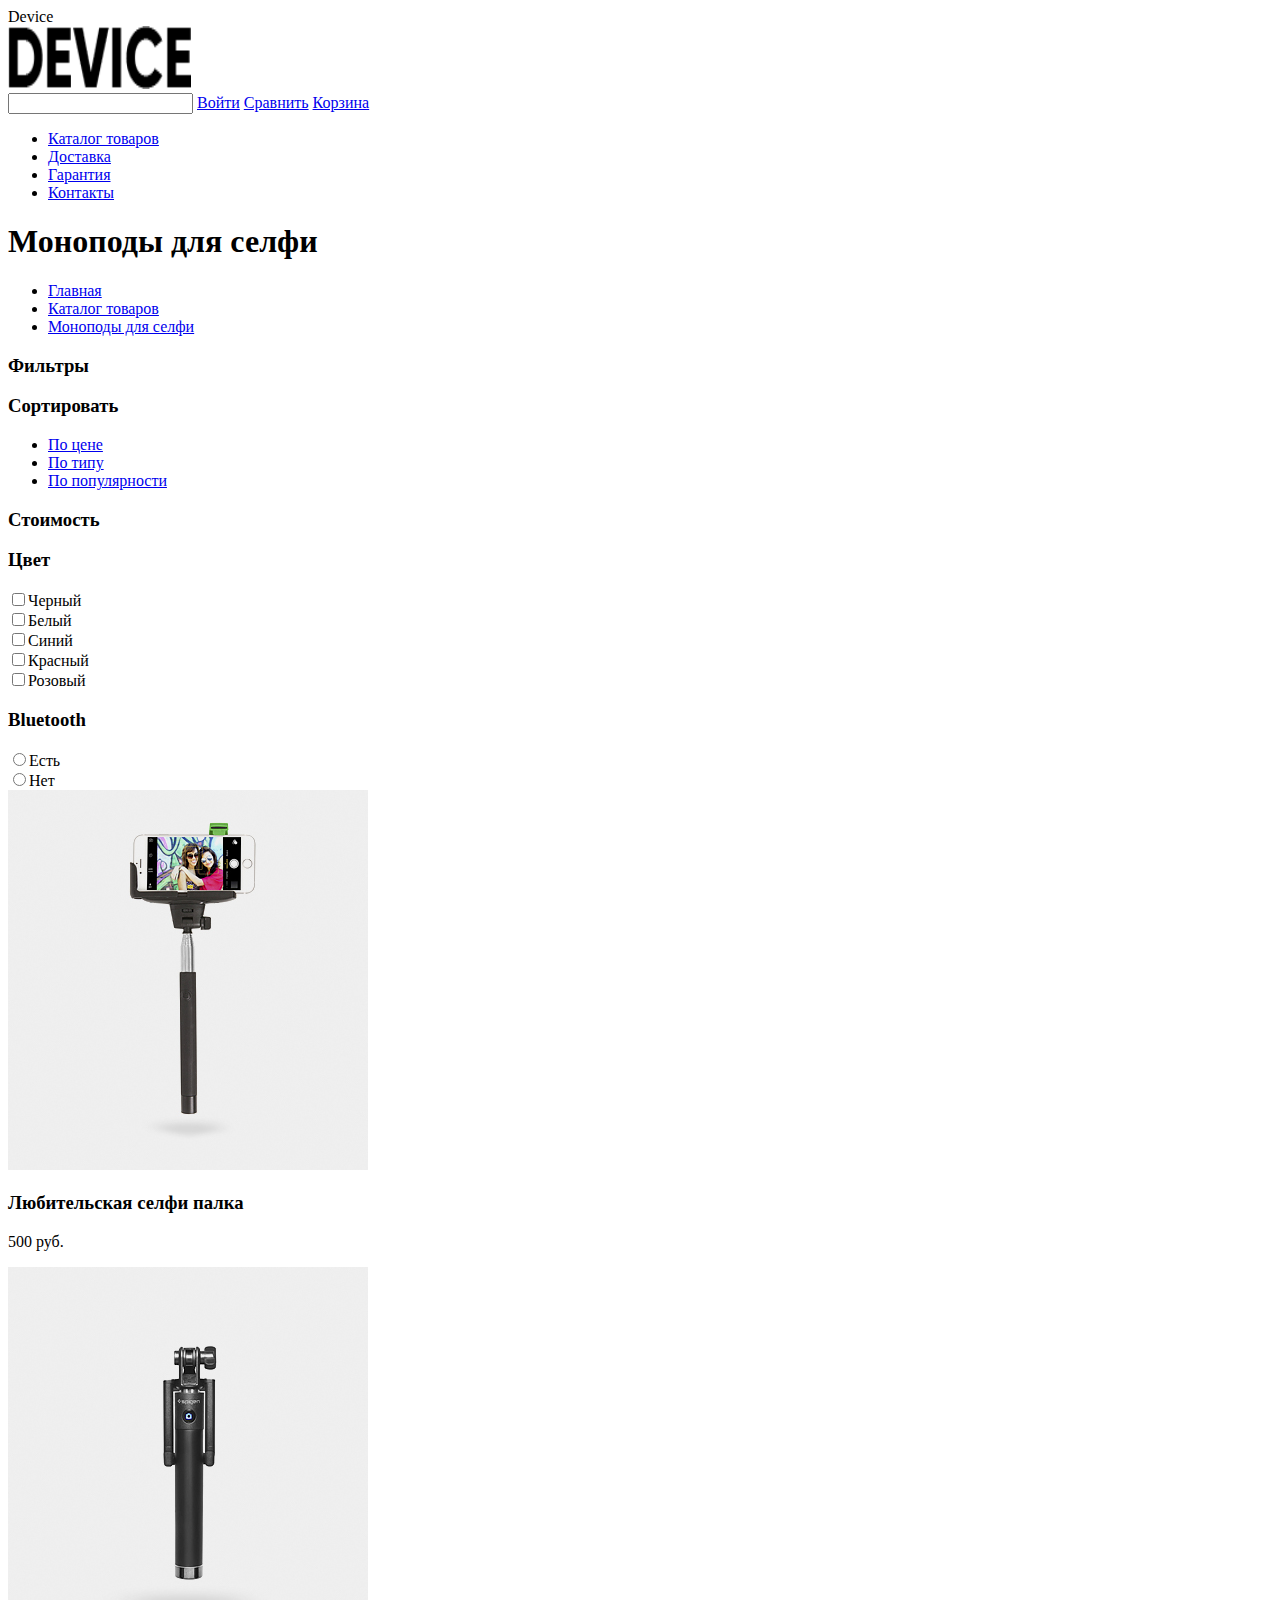
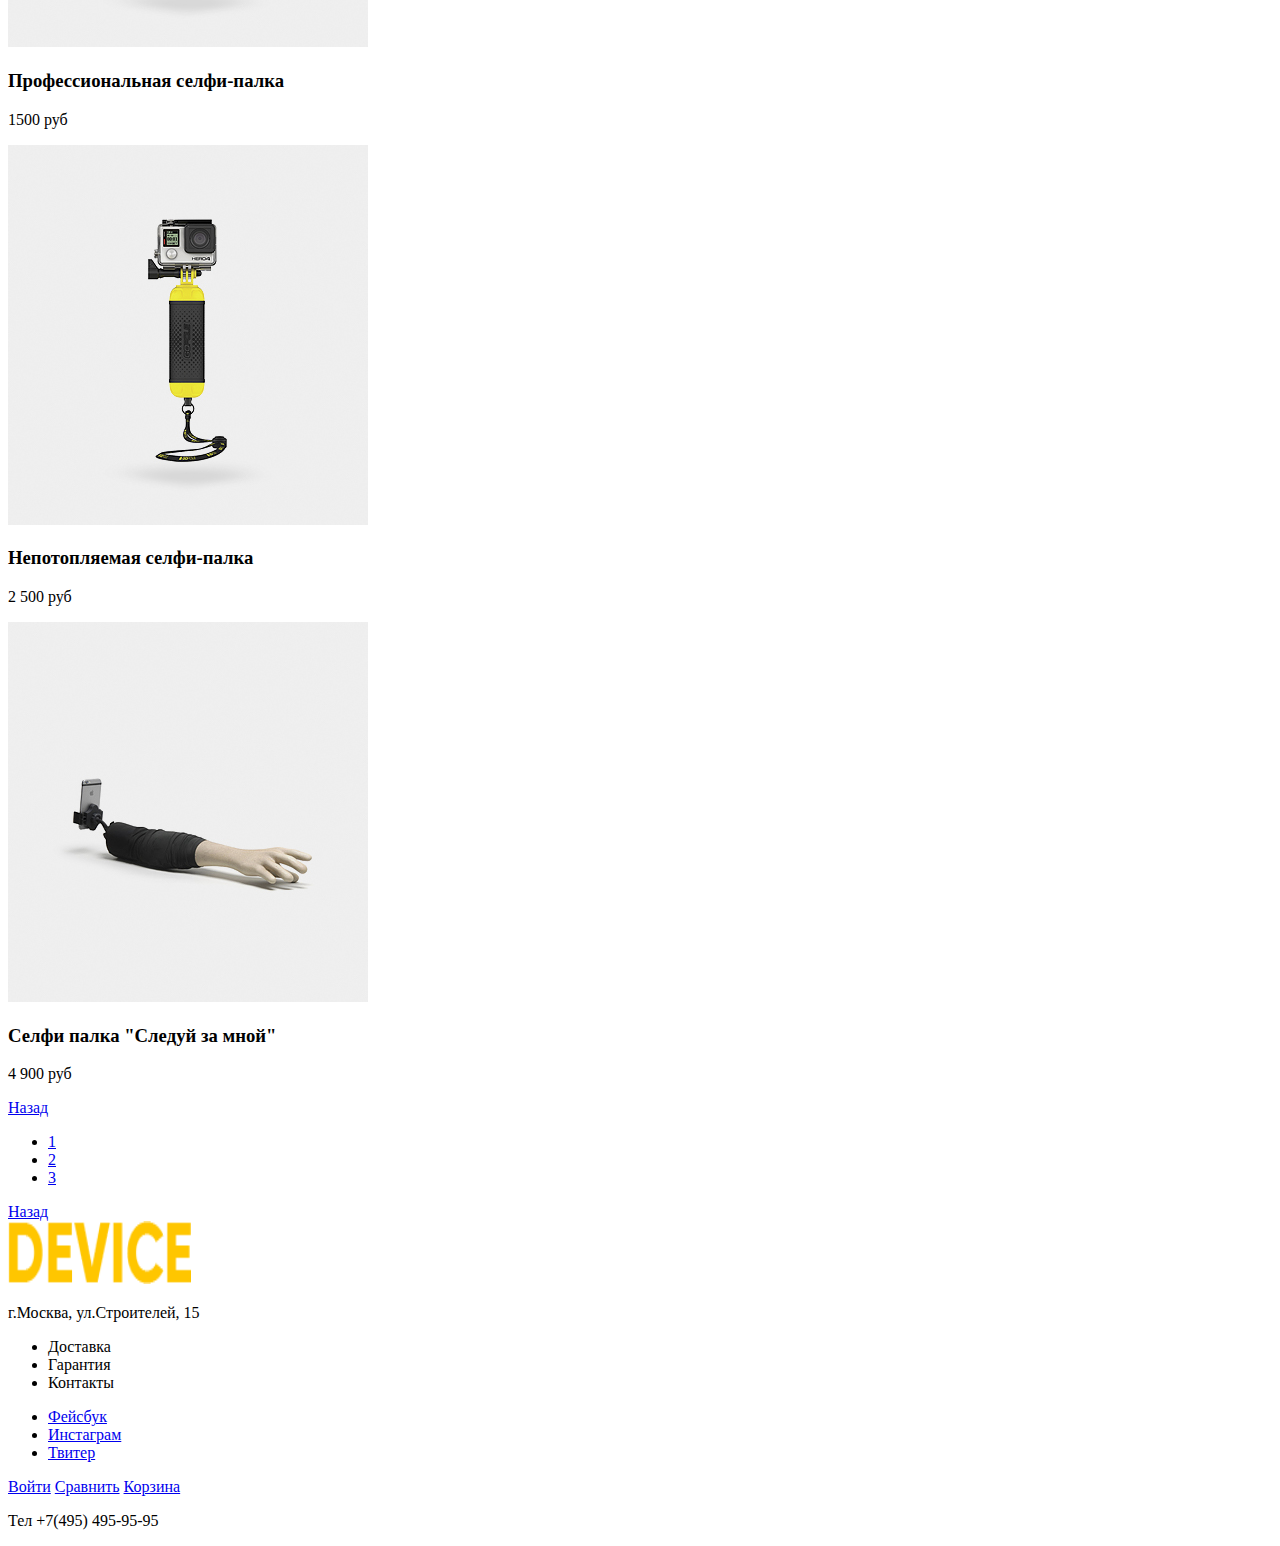
==== catalog.html @ ad851f6e "Исправил формат фото" ====
<!DOCTYPE html>
<html>
    <head>
        <meta charset="utf-8">
        <titile>Device</titile>
    </head>
    <body>
        <header class="header_menu">
            <img src="img/logo_1.png" width="183" height="63" alt="logo">
            <div class="breadcrumbs">
                <input type="search">
                <a href="#">Войти</a>
                <a href="#">Сравнить</a>
                <a href="#">Корзина</a>
            </div>
            <div class="navigation">
                <ul class="navigation_list">
                    <li><a href="#">Каталог товаров</a></li>
                    <li><a href="#">Доставка</a></li>
                    <li><a href="#">Гарантия</a></li>
                    <li><a href="#">Контакты</a></li>
                </ul>
            </div>
        </header>
        <div class="title_page">
            <h1>Моноподы для селфи</h1>
        </div>
        <div class="main-toolbar">
            <ul class="main-toolbar_list">
                <li><a href="#">Главная</a></li>
                <li><a href="#">Каталог товаров</a></li>
                <li><a href="#">Моноподы для селфи</a></li>
            </ul>
        </div>
        <section class="main_section">
            <div class="main_section_toolbar">
                <h3>Фильтры</h3>
                <h3>Сортировать</h3>
                <ul class="main_section_toolbar_list">
                    <li><a href="#">По цене</a></li>
                    <li><a href="#">По типу</a></li>
                    <li><a href="#">По популярности</a></li>
                </ul>
            </div>
            <aside class="main_filters_section">
                <h3>Стоимость</h3>
<!--Не знаю пока как сделать правильно форму с ползунком-->
                <h3>Цвет</h3>
                <form method="post" action="#">
                    <input type="checkbox" name="colors_button" id="colors" value="black">Черный<br>
                    <input type="checkbox" name="colors_button" id="colors" value="white">Белый<br>
                    <input type="checkbox" name="colors_button" id="colors" value="blue">Синий<br>
                    <input type="checkbox" name="colors_button" id="colors" value="red">Красный<br>
                    <input type="checkbox" name="colors_button" id="colors" value="pink">Розовый<br>
                <h3>Bluetooth</h3>
                    <input type="radio" name="radio_button" id="radio">Есть<br>
                    <input type="radio" name="radio_button" id="radio">Нет
                </form>
            </aside>
            <section class="main_section_item_list">
                <article class="item_1">
                    <img src="img/item-1.jpg" width="360" height="380" alt="item-1">
                    <h3>Любительская селфи палка</h3>
                    <p>500 руб.</p>
                </article>
                <article class="item_2">
                <img src="img/item-2.jpg" width="360" height="380" alt="item-2">
                    <h3>Профессиональная селфи-палка</h3>
                    <p>1500 руб</p>
                </article>
                <article class="item_3">
                <img src="img/item-3.jpg" width="360" height="380" alt="item-3">
                    <h3>Непотопляемая селфи-палка</h3>
                    <p>2 500 руб</p>
                </article>
                <article class="item_4"> 
                <img src="img/item-4.jpg" width="360" height="380" alt="item-4">
                    <h3>Селфи палка "Следуй за мной"</h3>
                    <p>4 900 руб</p>
                </article>
            </section>
            <div class="movebar-menu">
                <div class="movebar-menu_back-button">
                    <a href="#" class="back_button">Назад</a>
                </div>
                <div class="movebar-menu_number-button">
                    <ul class="movevar-menu_list">
                        <li><a href="#">1</a></li>
                        <li><a href="#">2</a></li>
                        <li><a href="#">3</a></li>
                    </ul>
                </div>
                <div class="movebar-menu_front-button">
                    <a href="#" class="back_button">Назад</a>
                </div>
            </div>
        </section>
        <footer class="footer_menu">
            <div class="footer_logo">
                <img src="img/logo.png" width="183" height="63" alt="logo">
            <p>г.Москва, ул.Строителей, 15</p>
            </div>
            <div class="footer_navigation">
                <ul class="footer_navigation_list">
                    <li>Доставка</li>
                    <li>Гарантия</li>
                    <li>Контакты</li>
                </ul>
            </div>
            <div class="footer_social_buttons">
                <ul class="footer_social_list">
                    <li><a href="#">Фейсбук</a></li>
                    <li><a href="#">Инстаграм</a></li>
                    <li><a href="#">Твитер</a></li>
                </ul>
            </div>
            <div class="footer_breadcrumbs">
                <a href="#">Войти</a>
                <a href="#">Сравнить</a>
                <a href="#">Корзина</a>
            </div>
            <div class="footer_number">
                <p>Тел +7(495) 495-95-95</p>
            </div>
            <div class="footer_logo_svg">
            </div>
        </footer>
    </body>
</html>
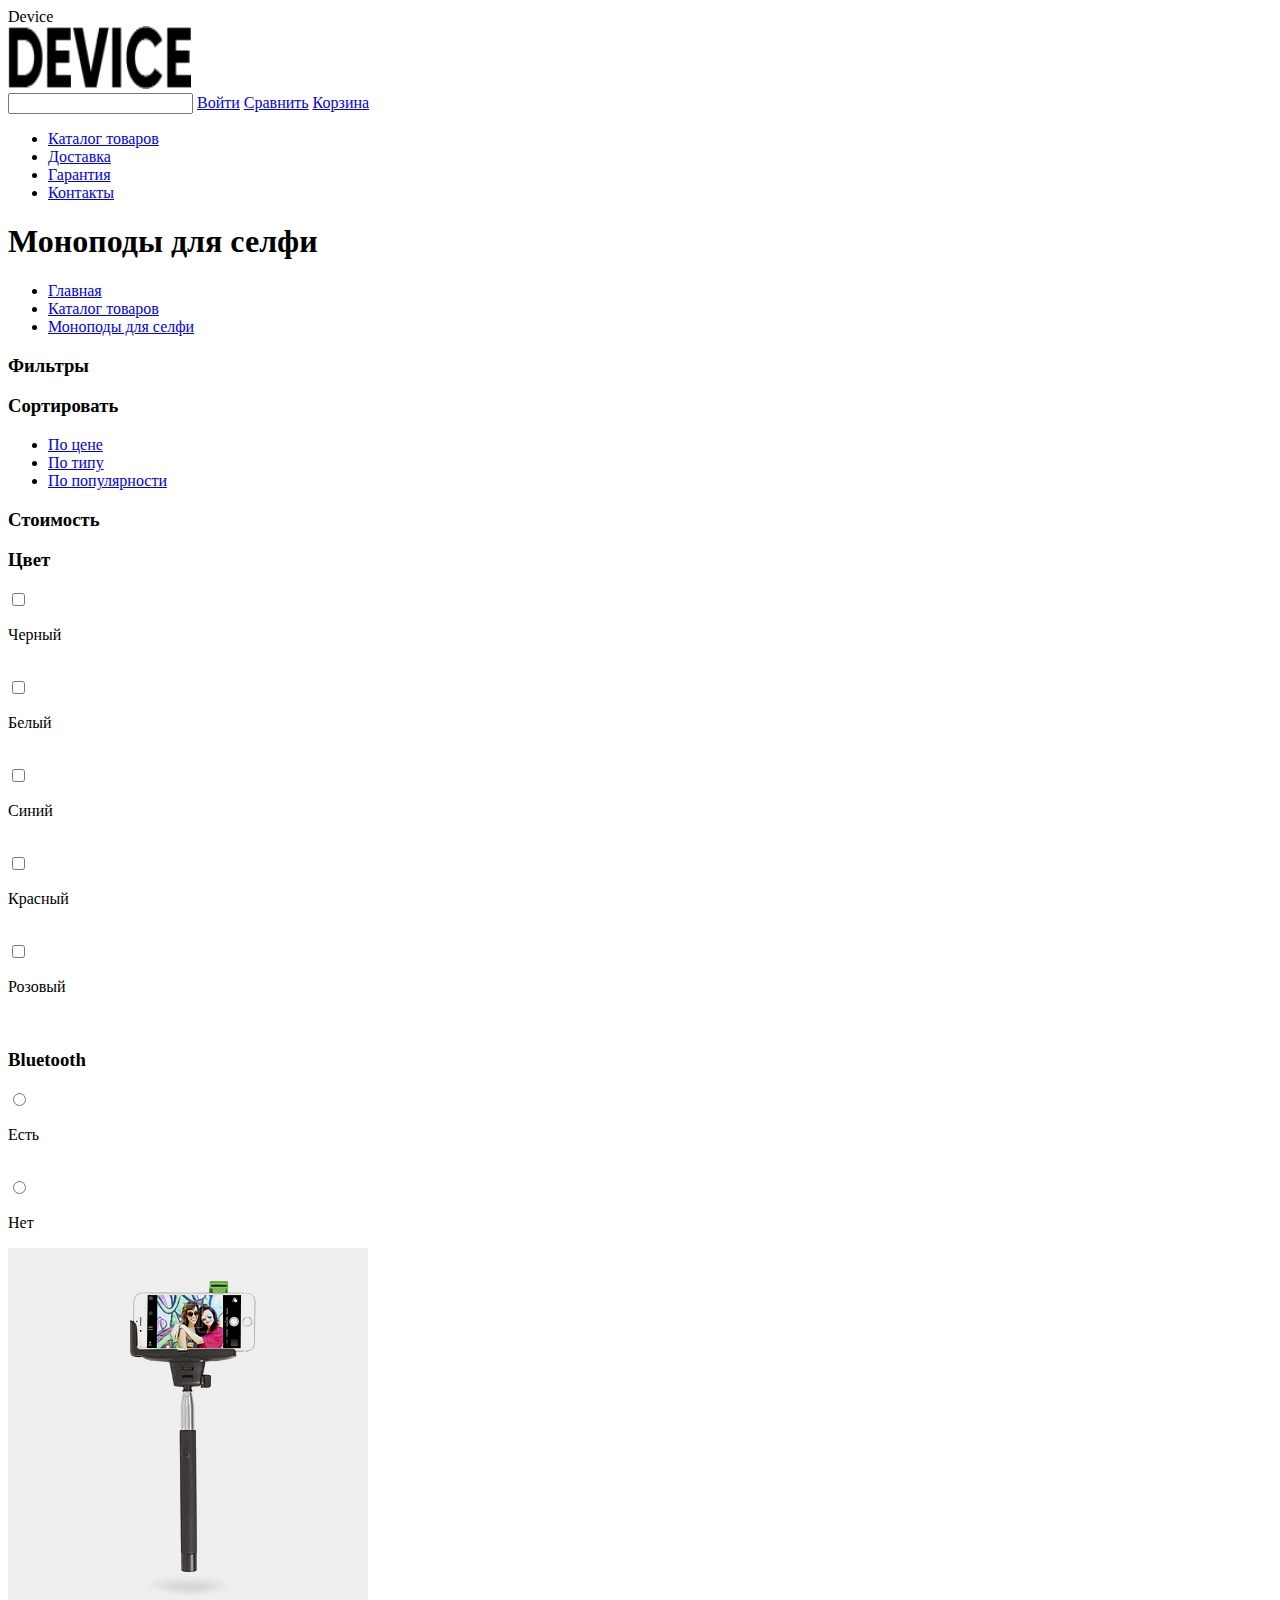
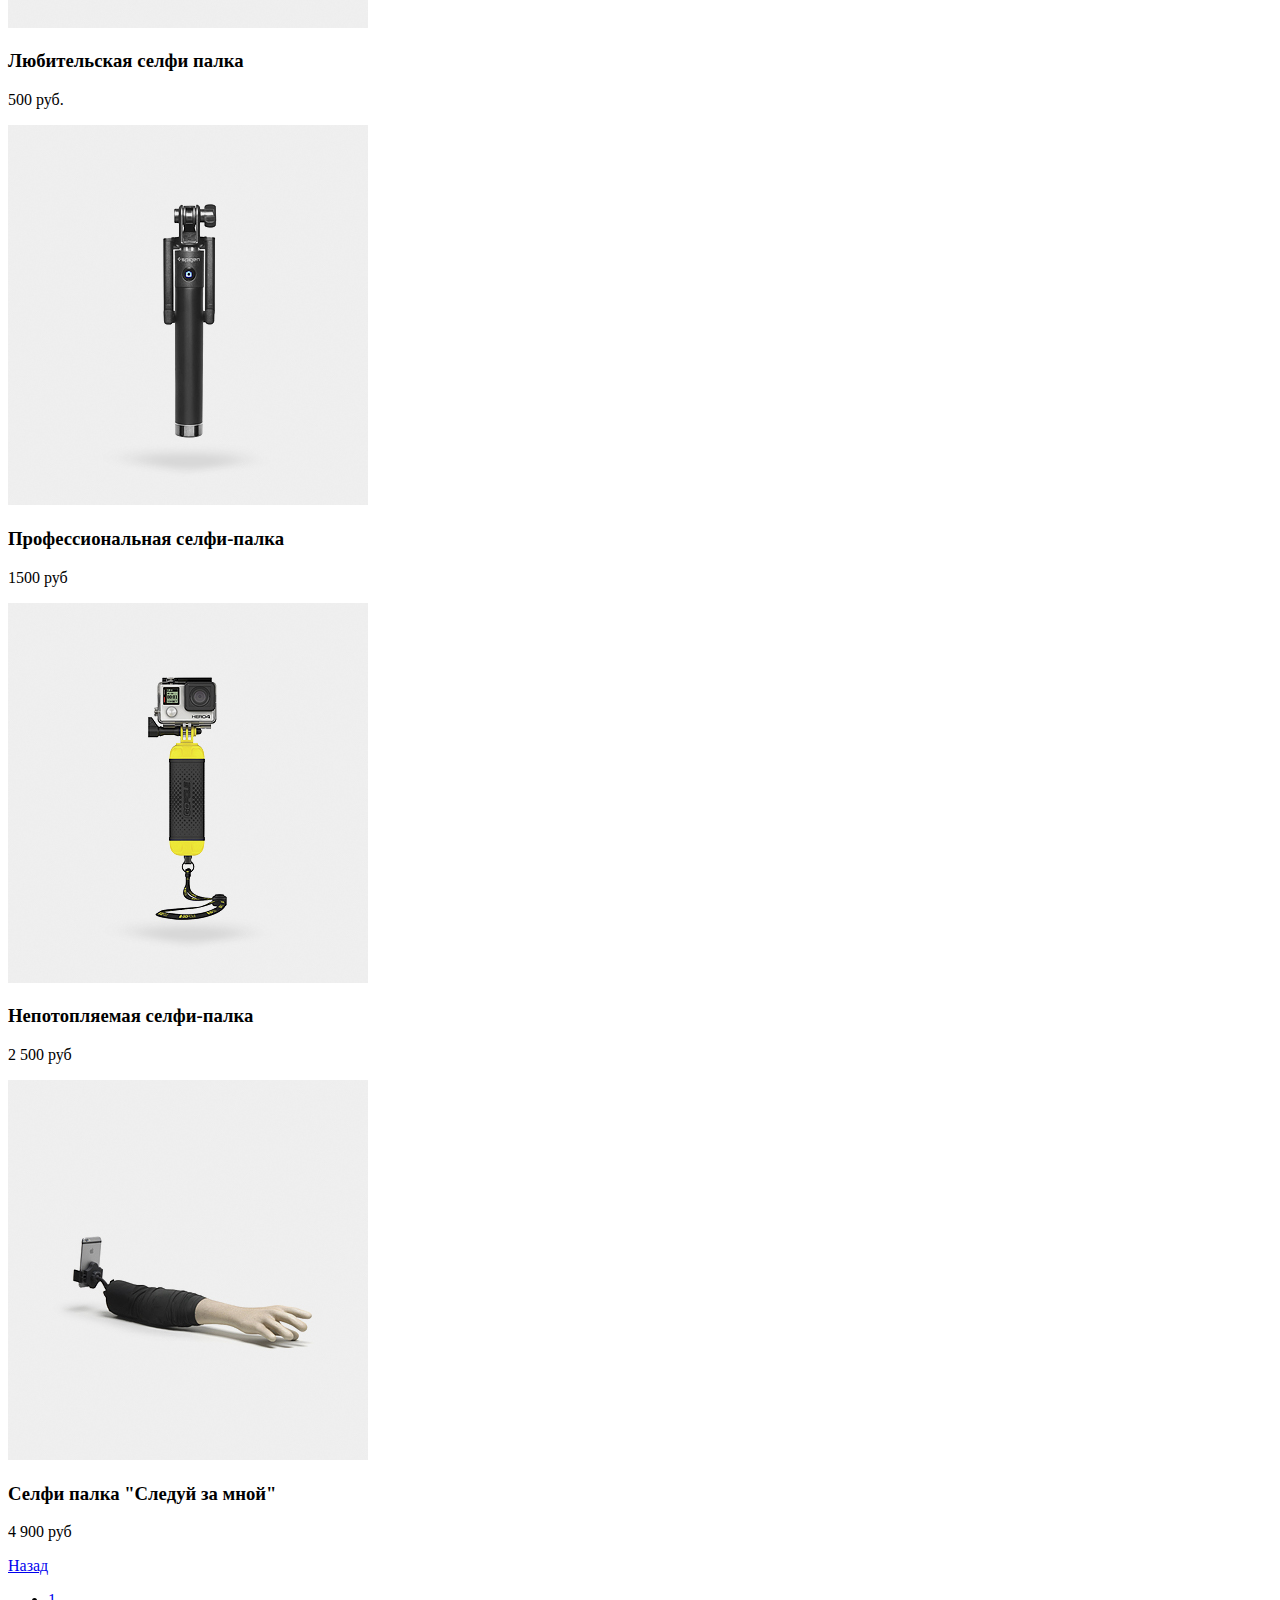
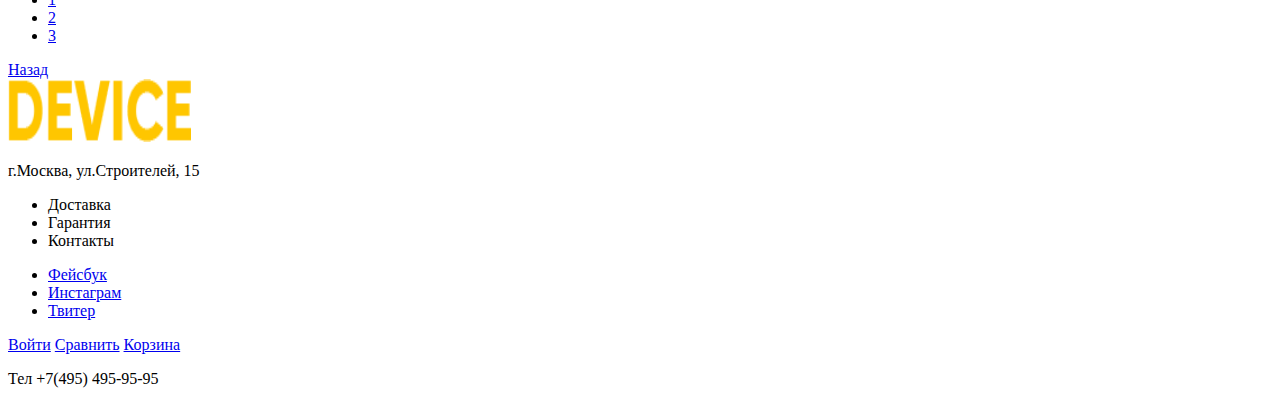
==== commit d0eaa88c: "Сделал Формы" ====
--- a/catalog.html
+++ b/catalog.html
@@ -6,7 +6,9 @@
     </head>
     <body>
         <header class="header_menu">
+            <a href="index.html">
             <img src="img/logo_1.png" width="183" height="63" alt="logo">
+            </a>
             <div class="breadcrumbs">
                 <input type="search">
                 <a href="#">Войти</a>
@@ -46,15 +48,15 @@
                 <h3>Стоимость</h3>
 <!--Не знаю пока как сделать правильно форму с ползунком-->
                 <h3>Цвет</h3>
-                <form method="post" action="#">
-                    <input type="checkbox" name="colors_button" id="colors" value="black">Черный<br>
-                    <input type="checkbox" name="colors_button" id="colors" value="white">Белый<br>
-                    <input type="checkbox" name="colors_button" id="colors" value="blue">Синий<br>
-                    <input type="checkbox" name="colors_button" id="colors" value="red">Красный<br>
-                    <input type="checkbox" name="colors_button" id="colors" value="pink">Розовый<br>
+                <form method="post" action="https://echo.htmlacademy.ru">
+                    <input type="checkbox" name="colors_button" id="colors-1" value="black"><label for="colors-1"><p>Черный</p></label><br>
+                    <input type="checkbox" name="colors_button" id="colors-2" value="white"><label for="colors-2"><p>Белый</p></label><br>
+                    <input type="checkbox" name="colors_button" id="colors-3" value="blue"><label for="colors-3"><p>Синий</p></label><br>
+                    <input type="checkbox" name="colors_button" id="colors-4" value="red"><label for="colors-4"><p>Красный</p></label><br>
+                    <input type="checkbox" name="colors_button" id="colors-5" value="pink"><label for="colors-5"><p>Розовый</p></label><br>
                 <h3>Bluetooth</h3>
-                    <input type="radio" name="radio_button" id="radio">Есть<br>
-                    <input type="radio" name="radio_button" id="radio">Нет
+                    <input type="radio" name="radio_button" id="radio-1"><label for="radio-1"><p>Есть</p></label><br>
+                    <input type="radio" name="radio_button" id="radio-2"><label for="radio-2"><p>Нет</p></label>
                 </form>
             </aside>
             <section class="main_section_item_list">
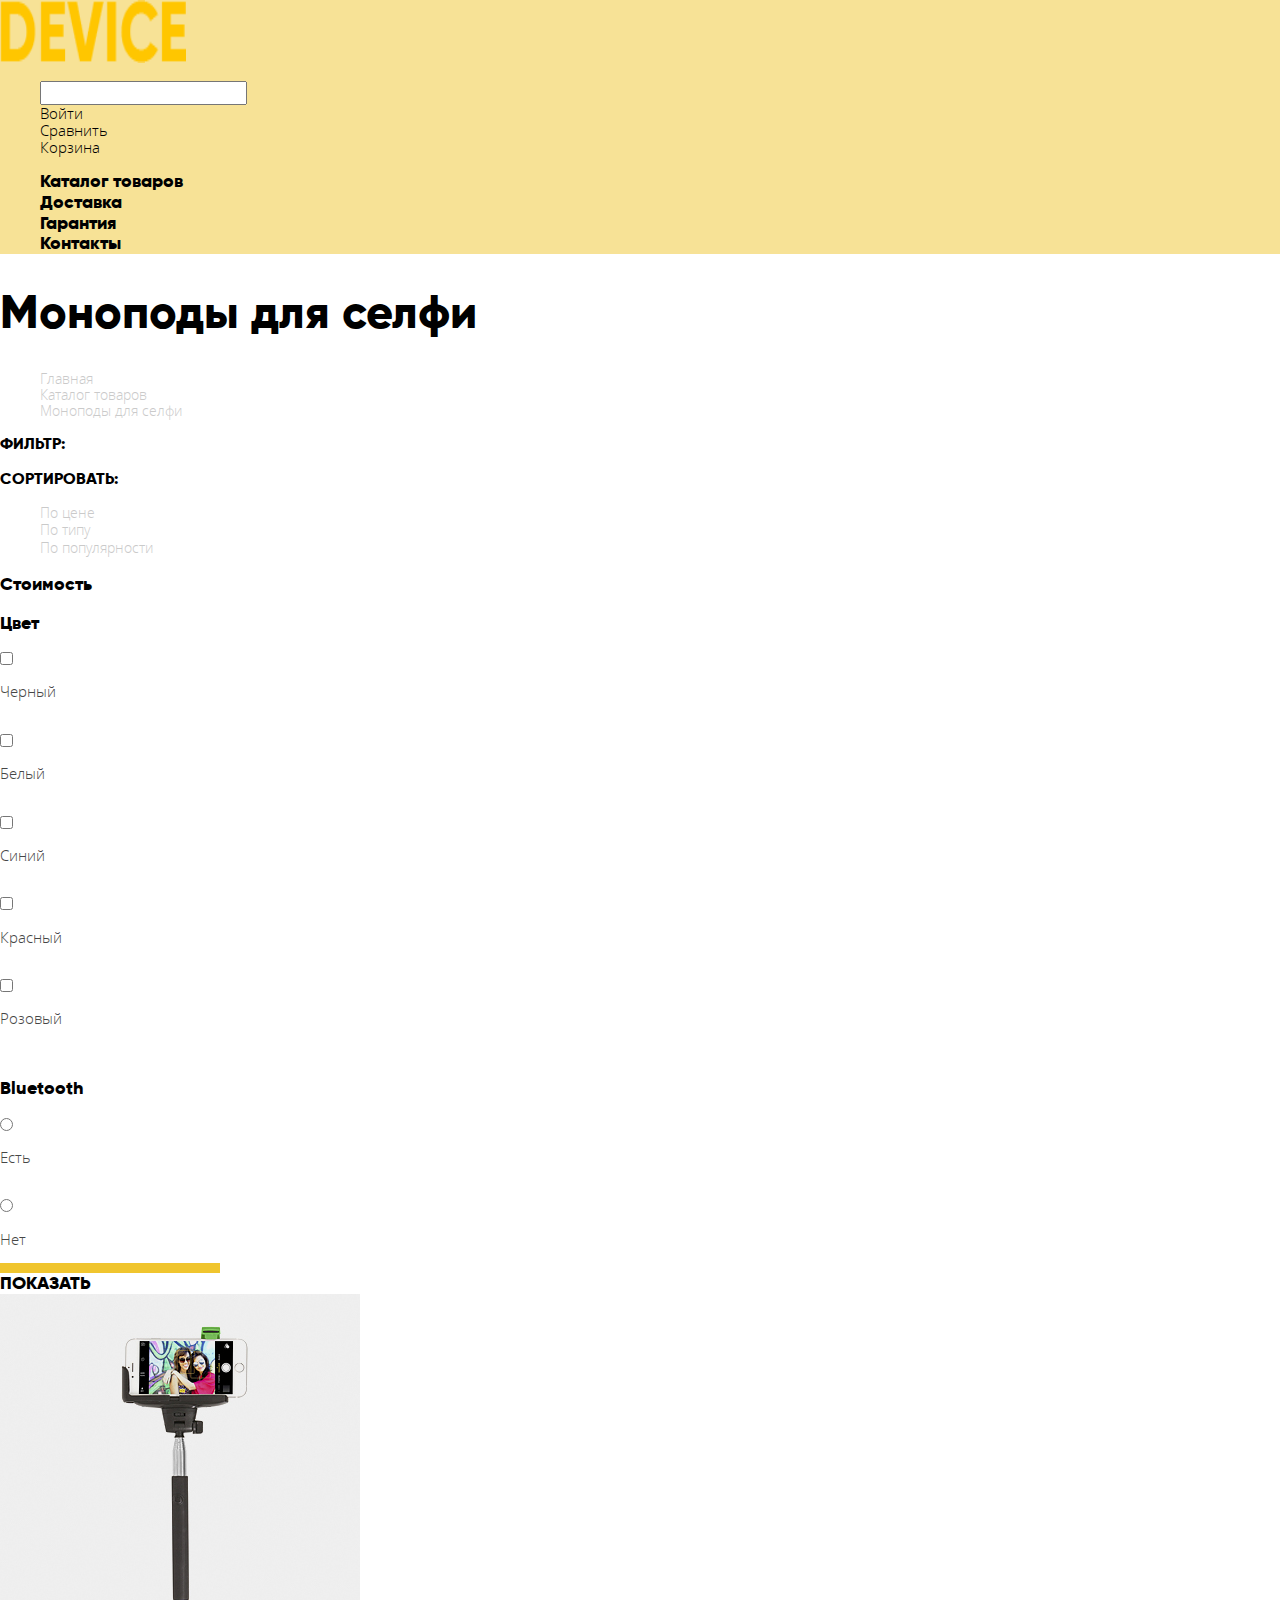
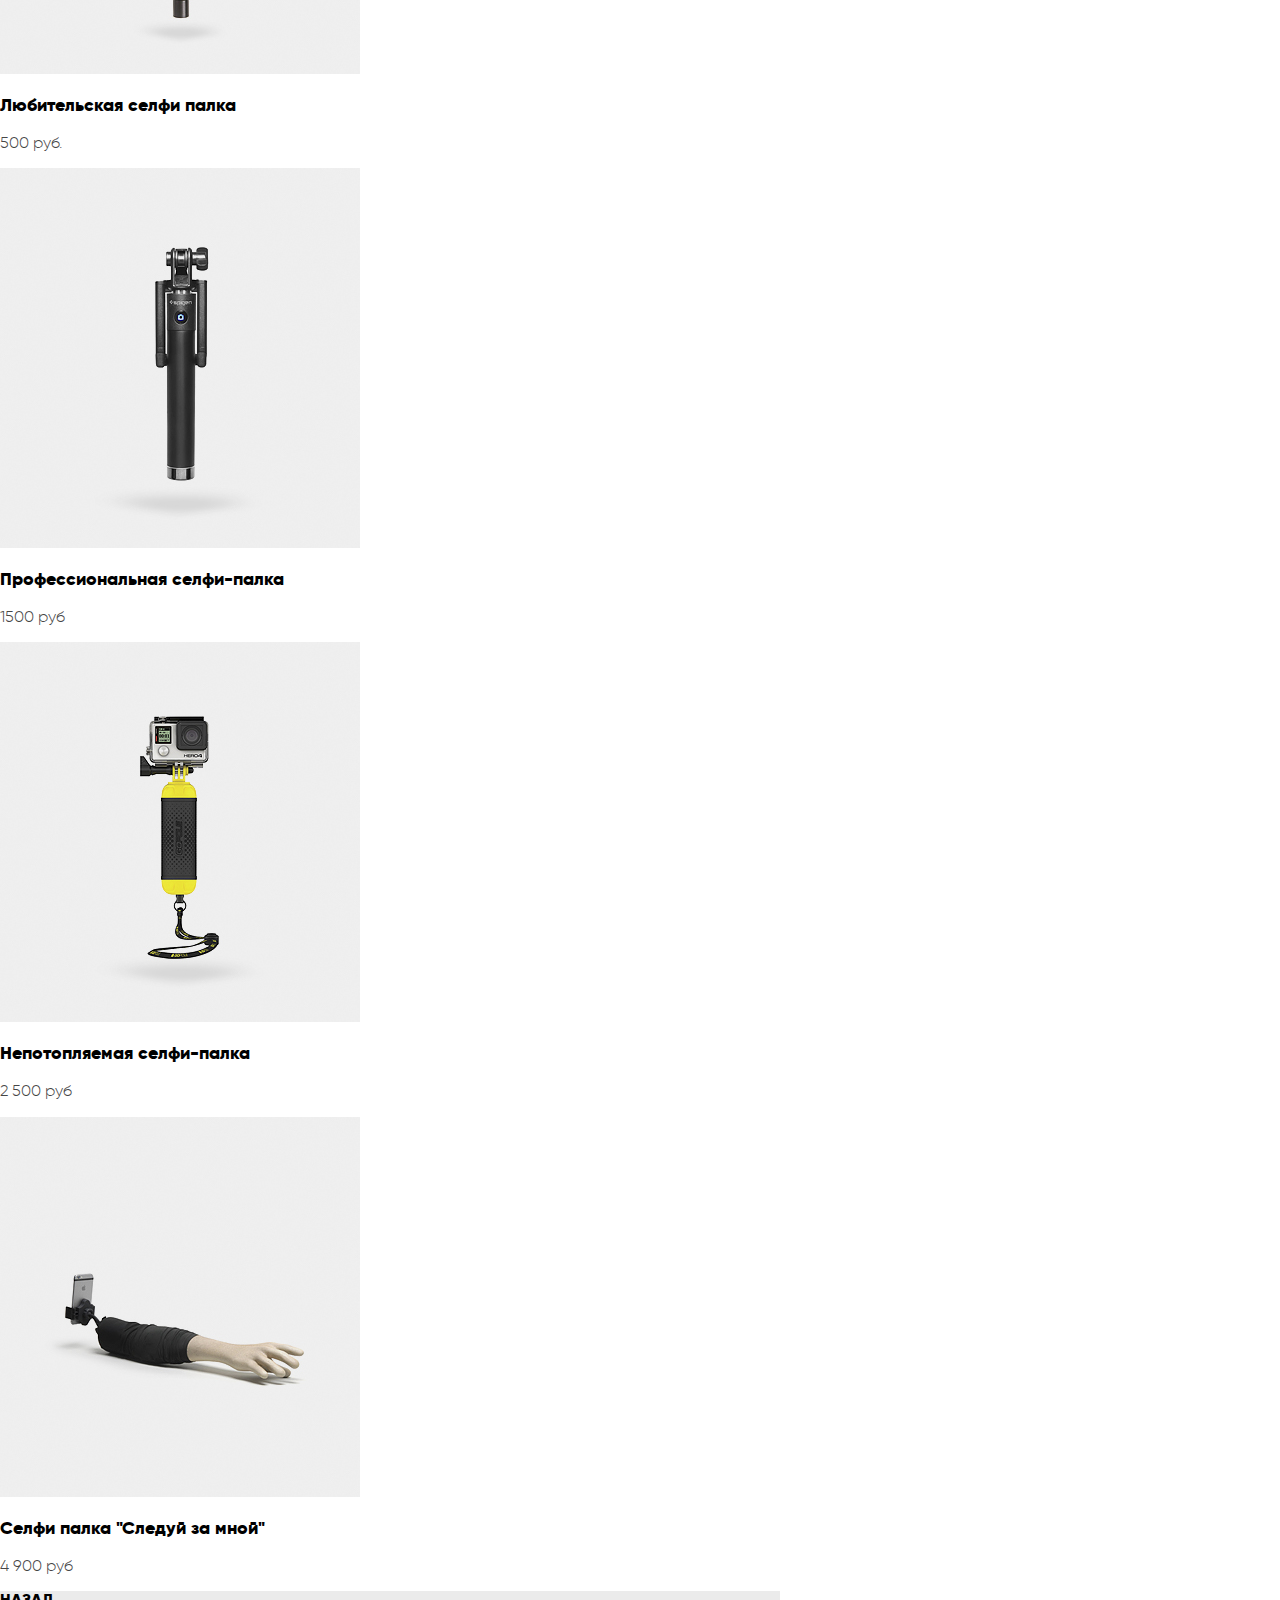
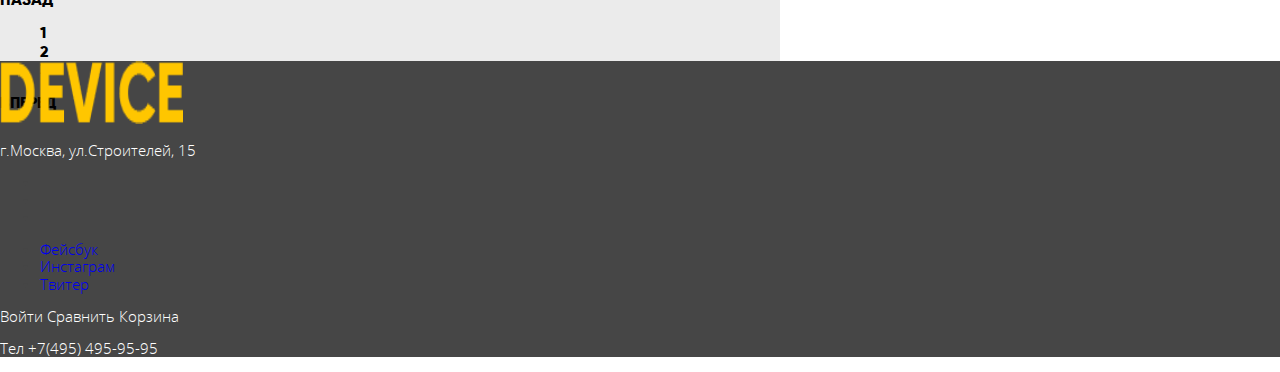
==== commit d6b279d1: "Базовая стилизация личного проекта" ====
--- a/catalog.html
+++ b/catalog.html
@@ -2,18 +2,24 @@
 <html>
     <head>
         <meta charset="utf-8">
-        <titile>Device</titile>
+        <title>Device</title>
+        <link href="css/normalize.css" rel="stylesheet">
+        <link href="css/style.css" rel="stylesheet">
     </head>
     <body>
         <header class="header_menu">
-            <a href="index.html">
-            <img src="img/logo_1.png" width="183" height="63" alt="logo">
+            <a>
+            <img src="img/logo.png" width="186" height="63" alt="logo">
             </a>
             <div class="breadcrumbs">
-                <input type="search">
-                <a href="#">Войти</a>
-                <a href="#">Сравнить</a>
-                <a href="#">Корзина</a>
+                <form action="#" method="post">
+                    <ul class="breadcrumbs">
+                        <li><input type="search"></li>
+                        <li><a href="#">Войти</a></li>
+                        <li><a href="#">Сравнить</a></li>
+                        <li><a href="#">Корзина</a></li>
+                    </ul>
+                </form>
             </div>
             <div class="navigation">
                 <ul class="navigation_list">
@@ -36,8 +42,8 @@
         </div>
         <section class="main_section">
             <div class="main_section_toolbar">
-                <h3>Фильтры</h3>
-                <h3>Сортировать</h3>
+                <h3>Фильтр:</h3>
+                <h3>Сортировать:</h3>
                 <ul class="main_section_toolbar_list">
                     <li><a href="#">По цене</a></li>
                     <li><a href="#">По типу</a></li>
@@ -58,6 +64,7 @@
                     <input type="radio" name="radio_button" id="radio-1"><label for="radio-1"><p>Есть</p></label><br>
                     <input type="radio" name="radio_button" id="radio-2"><label for="radio-2"><p>Нет</p></label>
                 </form>
+                <a href="#" class="button button_6">Показать</a>
             </aside>
             <section class="main_section_item_list">
                 <article class="item_1">
@@ -82,20 +89,14 @@
                 </article>
             </section>
             <div class="movebar-menu">
-                <div class="movebar-menu_back-button">
-                    <a href="#" class="back_button">Назад</a>
-                </div>
-                <div class="movebar-menu_number-button">
+                <a href="#" class="back_button">Назад</a>
                     <ul class="movevar-menu_list">
                         <li><a href="#">1</a></li>
                         <li><a href="#">2</a></li>
                         <li><a href="#">3</a></li>
                     </ul>
+                <a href="#" class="front_button">Вперед</a>
                 </div>
-                <div class="movebar-menu_front-button">
-                    <a href="#" class="back_button">Назад</a>
-                </div>
-            </div>
         </section>
         <footer class="footer_menu">
             <div class="footer_logo">
--- a/css/style.css
+++ b/css/style.css
@@ -0,0 +1,308 @@
+@font-face {
+    font-family: "Open Sans";
+    font-weight: 400;
+    font-style: normal;
+    src: url("../fonts/opensans.woff2") format("woff2"),
+         url("../fonts/opensans.woff") format("woff");
+}
+
+@font-face {
+    font-family: "Open Sans";
+    font-weight: 400;
+    font-style: normal;
+    src: url("../fonts/opensanslight.woff2") format("woff2"),
+         url("../fonts/opensanslight.woff") format("woff");
+}
+
+@font-face {
+    font-family: "Gilroy";
+    font-weight: 700;
+    font-style: normal;
+    src: url("../fonts/gilroyextrabold.woff2") format("woff2"),
+         url("../fonts/gilroyextrabold.woff") format("woff");
+}
+
+@font-face {
+    font-family: "Gilroy";
+    font-weight: 400;
+    font-style: normal;
+    src: url("../fonts/gilroylight.woff2") format("woff2"),
+         url("../fonts/gilroylight.woff") format("woff");
+}
+
+body {
+    margin: 0;
+    padding: 0;
+    
+    font-family: "Open Sans";
+    font-size: 15px;
+    color: #464646;
+    
+    background-color: #ffffff;
+}
+
+.header_menu {
+    background-color: #f7e296;
+}
+
+
+a {
+    text-decoration: none;
+}
+
+.breadcrumbs a{
+    color: #000000;
+}
+
+.breadcrumbs li {
+    list-style: none;
+}
+
+.navigation_list a {
+    font-family: "Gilroy";
+    font-size: 18px;
+    font-weight: bold;
+    color: #000000;
+    
+}
+
+.navigation_list li {
+    list-style: none;
+}
+
+.carousel h1 {
+    font-family: "Gilroy";
+    font-style: normal;
+    font-weight: bold;
+    font-size: 47px;
+    color: #000000;
+}
+
+.carousel p {
+    font-family: "Open Sans";
+    font-size: 15px;
+    color: #464646;
+    line-height: 30px;
+}
+
+.button {
+    font-family: "Gilroy";
+    font-weight: bold;
+    font-size: 18px;
+    color: #000000;
+    text-transform: uppercase;
+    display: block;
+}
+
+.button::before {
+    display: block;
+    background-color: #f0c52e;
+    width: 220px;
+    height: 10px;
+    content: "";
+}
+
+
+.table {
+    width: 425px;
+    height: 60px;
+}
+
+th {
+    font-size: 36px;
+    font-family: "Gilroy";
+    font-weight: 400;
+    padding-left: 80px;
+}
+
+td {
+    font-size: 13px;
+    font-family: "Open Sans";
+    font-weight: 400;
+    padding-left: 80px;
+}
+
+.items_section_list {
+    list-style: none;
+}
+
+.items_section_list a{
+    font-family: "Gilroy";
+    font-size: 18px;
+    font-weight: bold;
+    color: #000000;
+}
+
+.benefits_information h2 {
+    font-family: "Gilroy";
+    font-size: 47px;
+    font-weight: bold;
+    color: #000000;
+}
+
+.benefits_information p {
+    font-family: "Open Sans";
+    font-weight: 400;
+    font-size: 15px;
+    line-height: 30px;
+    color: #464646;
+}
+
+.parnters_section li{
+    list-style: none;
+}
+
+.info_about-us h2 {
+    font-family: "Gilroy";
+    font-size: 47px;
+    font-weight: bold;
+}
+
+.info_about-us p {
+    font-family: "Open Sans";
+    font-size: 15px;
+    line-height: 30px;
+    color: #464646;
+}
+
+.company_list li {
+    font-family: "Gilroy";
+    font-size: 16px;
+    font-weight: bold;
+    color: #000000;
+    list-style: none;
+}
+
+.info_contacts h2 {
+    font-family: "Gilroy";
+    font-size: 47px;
+    font-weight: bold;
+}
+
+.info_contacts p {
+    font-family: "Open Sans";
+    font-size: 15px;
+    line-height: 30px;
+    color: #464646;
+}
+
+.footer_menu {
+    background-color: #464646;
+}
+
+.footer_menu p {
+    font-family: "Open Sans";
+    font-size: 15px;
+    color: #ffffff;
+}
+
+.footer_navigation a {
+    font-family: "Gilroy";
+    font-size: 18px;
+    font-weight: bold;
+    color: #ffffff;
+    text-transform: uppercase;
+}
+
+.footer_breadcrumbs a{
+    font-family: "Open Sans";
+    font-size: 15px;
+    color: #ffffff;
+}
+
+.title_page h1 {
+    font-family: "Gilroy";
+    font-size: 47px;
+    font-weight: bold;
+    color: #000000;
+}
+
+.main-toolbar li {
+    list-style: none;
+    
+    font-family: "Open Sans";
+    font-size: 14px;
+    color: #cacaca;
+}
+
+.main-toolbar a {
+    color: #cacaca;
+}
+
+.main_section_toolbar h3 {
+    font-family: "Gilroy";
+    font-size: 16px;
+    font-weight: bold;
+    text-transform: uppercase;
+    color: #000000;
+}
+
+.main_section_toolbar_list li {
+    list-style: none;
+}
+
+
+.main_section_toolbar_list a {
+    
+    font-family: "Open Sans";
+    font-size: 14px;
+    color: #cacaca;
+}
+
+.main_filters_section h3 {
+    font-family: "Gilroy";
+    font-size: 18px;
+    font-weight: bold;
+    color: #000;
+}
+
+.main_section_item_list h3 {
+    font-family: "Gilroy";
+    font-size: 18px;
+    font-weight: bold;
+    color: #000000;
+}
+
+.main_section_item_list p {
+    font-family: "Gilroy";
+    font-size: 16px;
+    color: #464646;
+}
+
+
+.movebar-menu {
+    display: block;
+    background-color: #ebebeb;
+    width: 780px;
+    height: 70px;
+}
+
+.movebar-menu li {
+    list-style: none;
+    font-family: "Gilroy";
+    font-size: 16px;
+    font-weight: bold;
+    
+}
+
+.movebar-menu a {
+    color: #000000;
+}
+
+.back_button  {
+    font-family: "Gilroy";
+    font-size: 16px;
+    font-weight: bold;
+    text-transform: uppercase;
+}
+
+.front_button {
+    font-family: "Gilroy";
+    font-size: 16px;
+    font-weight: bold;
+    text-transform: uppercase;
+}
+
+
+    
+    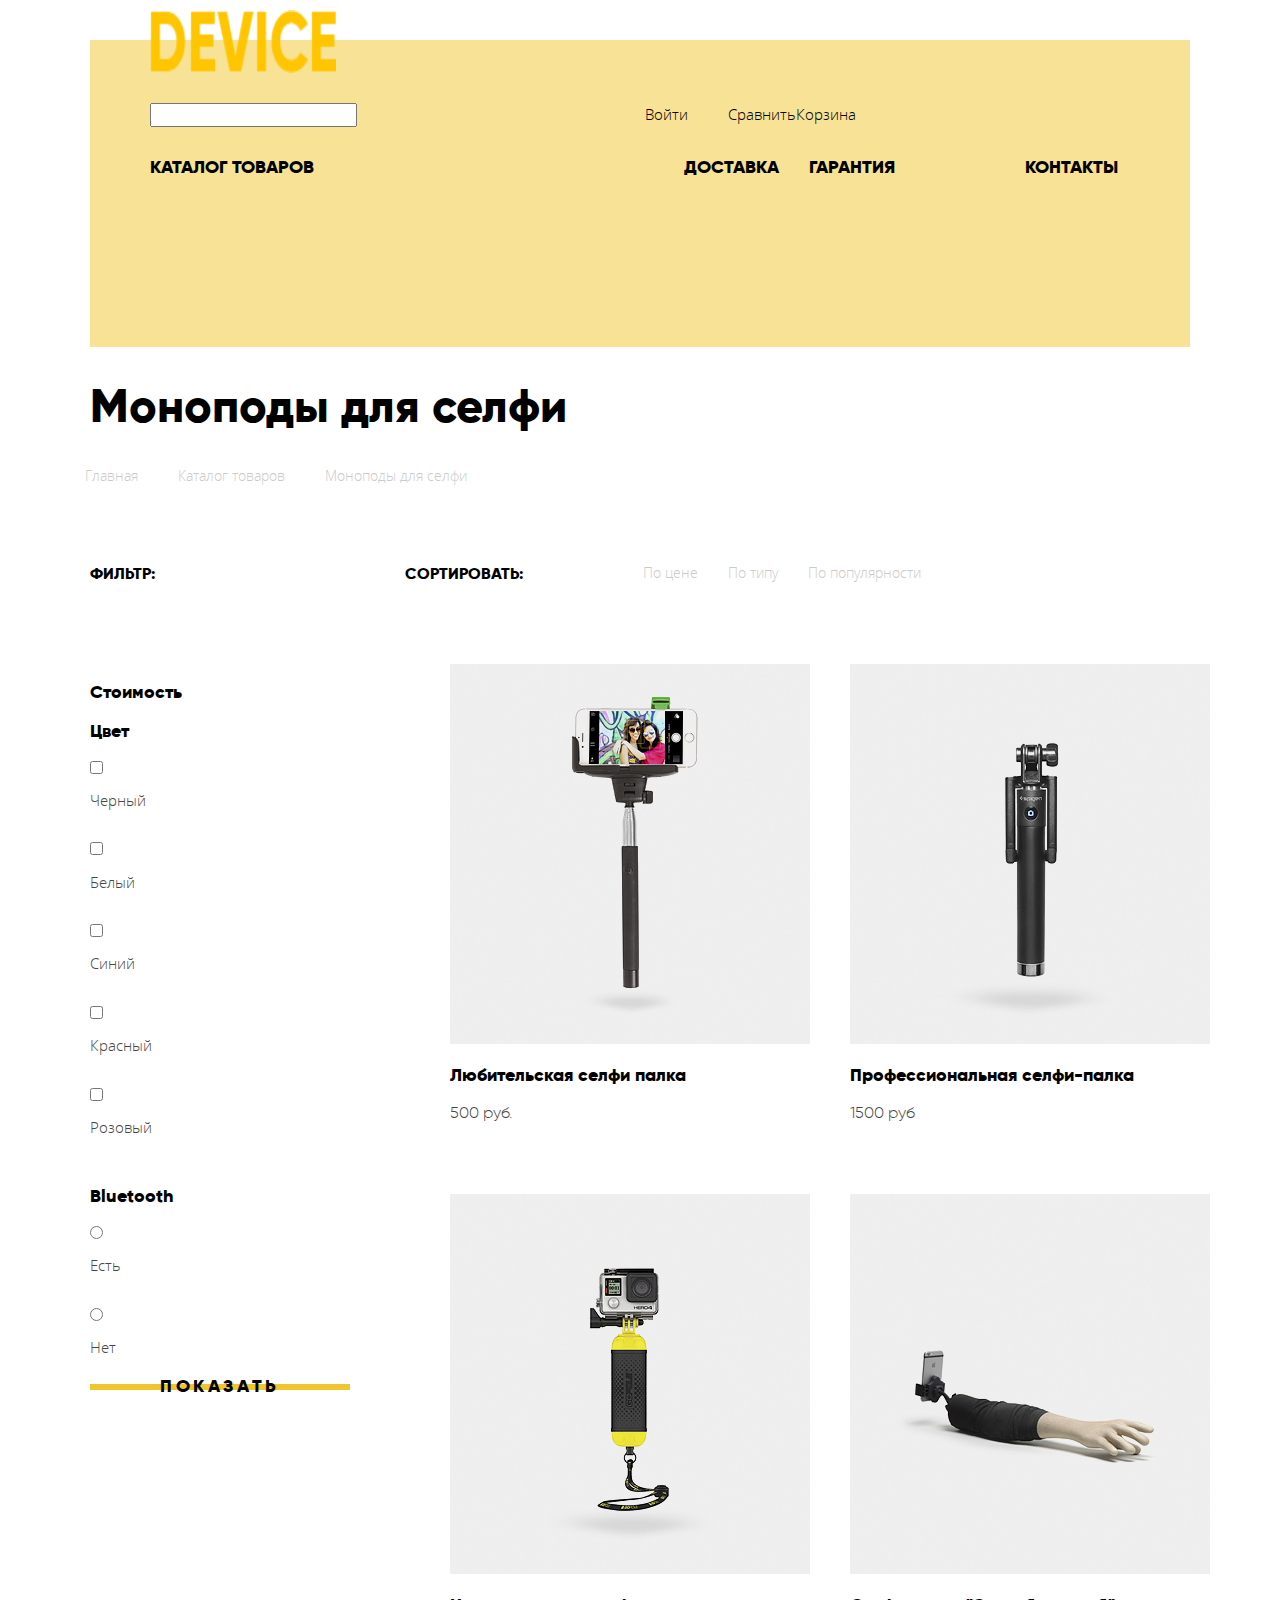
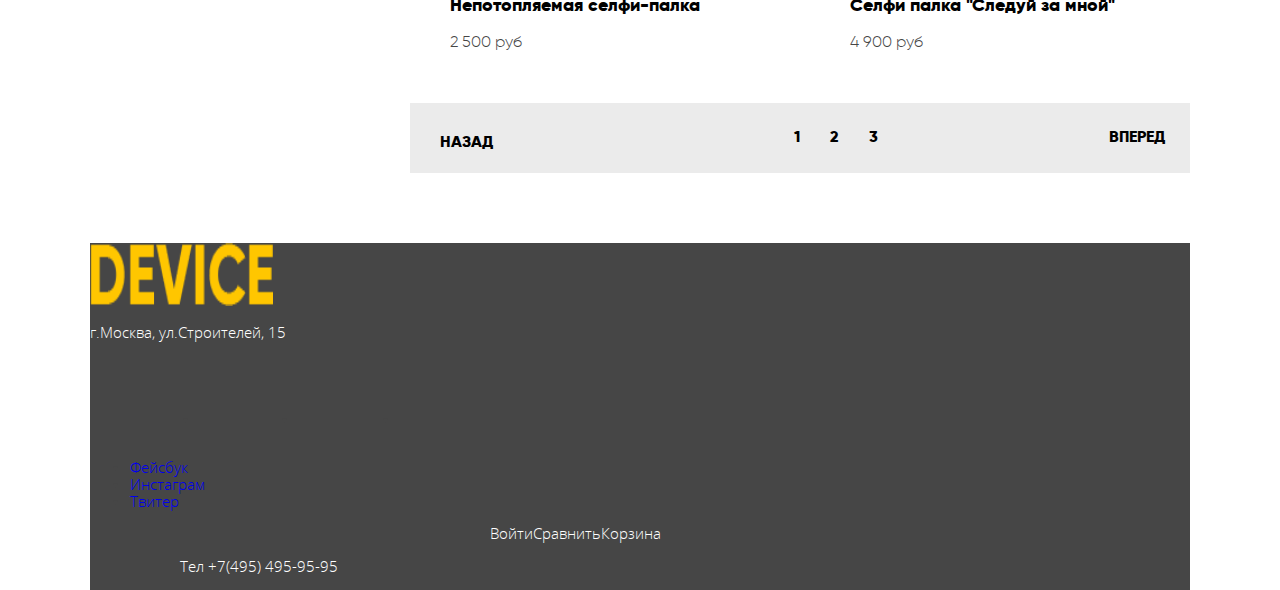
==== commit 3cc9f27e: "Выполнил задание "Сетка"" ====
--- a/catalog.html
+++ b/catalog.html
@@ -7,13 +7,13 @@
         <link href="css/style.css" rel="stylesheet">
     </head>
     <body>
-        <header class="header_menu">
+        <header class="header_menu_page_2 wrapper">
             <a>
             <img src="img/logo.png" width="186" height="63" alt="logo">
             </a>
             <div class="breadcrumbs">
                 <form action="#" method="post">
-                    <ul class="breadcrumbs">
+                    <ul class="breadcrumbs_list">
                         <li><input type="search"></li>
                         <li><a href="#">Войти</a></li>
                         <li><a href="#">Сравнить</a></li>
@@ -30,26 +30,33 @@
                 </ul>
             </div>
         </header>
-        <div class="title_page">
+        <div class="title_page wrapper">
             <h1>Моноподы для селфи</h1>
-        </div>
-        <div class="main-toolbar">
+            <div class="main_toolbar">
             <ul class="main-toolbar_list">
                 <li><a href="#">Главная</a></li>
                 <li><a href="#">Каталог товаров</a></li>
                 <li><a href="#">Моноподы для селфи</a></li>
             </ul>
+            </div>
         </div>
-        <section class="main_section">
+        <section class="main_section wrapper">
             <div class="main_section_toolbar">
+                <div class="main_section_filter_container">
+                <div class="main_section_filter_block">
                 <h3>Фильтр:</h3>
+                </div>
+                <div class="main_section_toolbar">
                 <h3>Сортировать:</h3>
                 <ul class="main_section_toolbar_list">
                     <li><a href="#">По цене</a></li>
                     <li><a href="#">По типу</a></li>
                     <li><a href="#">По популярности</a></li>
                 </ul>
+                </div>
+                </div>
             </div>
+            <div class="main_section_container">
             <aside class="main_filters_section">
                 <h3>Стоимость</h3>
 <!--Не знаю пока как сделать правильно форму с ползунком-->
@@ -67,6 +74,7 @@
                 <a href="#" class="button button_6">Показать</a>
             </aside>
             <section class="main_section_item_list">
+                <div class="flex_column_1">
                 <article class="item_1">
                     <img src="img/item-1.jpg" width="360" height="380" alt="item-1">
                     <h3>Любительская селфи палка</h3>
@@ -77,6 +85,8 @@
                     <h3>Профессиональная селфи-палка</h3>
                     <p>1500 руб</p>
                 </article>
+                </div>
+                <div class="flex_column_2">
                 <article class="item_3">
                 <img src="img/item-3.jpg" width="360" height="380" alt="item-3">
                     <h3>Непотопляемая селфи-палка</h3>
@@ -87,10 +97,12 @@
                     <h3>Селфи палка "Следуй за мной"</h3>
                     <p>4 900 руб</p>
                 </article>
-            </section>
+                </div>
+                </section>
+            </div>
             <div class="movebar-menu">
                 <a href="#" class="back_button">Назад</a>
-                    <ul class="movevar-menu_list">
+                    <ul class="movebar-menu_list">
                         <li><a href="#">1</a></li>
                         <li><a href="#">2</a></li>
                         <li><a href="#">3</a></li>
@@ -98,7 +110,7 @@
                 <a href="#" class="front_button">Вперед</a>
                 </div>
         </section>
-        <footer class="footer_menu">
+        <footer class="footer_menu wrapper">
             <div class="footer_logo">
                 <img src="img/logo.png" width="183" height="63" alt="logo">
             <p>г.Москва, ул.Строителей, 15</p>
--- a/css/style.css
+++ b/css/style.css
@@ -45,6 +45,10 @@
     background-color: #f7e296;
 }
 
+.header_menu_page_2 {
+    background-color: #f7e296;
+}
+
 
 a {
     text-decoration: none;
@@ -63,6 +67,7 @@
     font-size: 18px;
     font-weight: bold;
     color: #000000;
+    text-transform: uppercase;
     
 }
 
@@ -86,22 +91,32 @@
 }
 
 .button {
-    font-family: "Gilroy";
-    font-weight: bold;
-    font-size: 18px;
-    color: #000000;
-    text-transform: uppercase;
-    display: block;
+  position: relative;
+  display: inline-block;
+  width: 260px;
+  padding: 5px 0;
+  border: 0;
+
+  font-family: "Gilroy", Arial, sans-serif;
+  font-weight: bold;
+  font-size: 18px;
+  text-transform: uppercase;
+  text-align: center;
+  letter-spacing: 3.6px;
+  cursor: pointer;
+    color: #000000;
 }
 
 .button::before {
-    display: block;
-    background-color: #f0c52e;
-    width: 220px;
-    height: 10px;
-    content: "";
-}
-
+  content: "";
+  position: absolute;
+  top: 40%;
+  left: 0;
+  z-index: -1;
+  width: 100%;
+  height: 20%;
+  background-color: #f0c52e;
+}
 
 .table {
     width: 425px;
@@ -133,6 +148,10 @@
     color: #000000;
 }
 
+.benefits_section {
+    background-color: #e5e5e5;
+}
+
 .benefits_information h2 {
     font-family: "Gilroy";
     font-size: 47px;
@@ -217,7 +236,7 @@
     color: #000000;
 }
 
-.main-toolbar li {
+.main-toolbar_list li {
     list-style: none;
     
     font-family: "Open Sans";
@@ -225,7 +244,7 @@
     color: #cacaca;
 }
 
-.main-toolbar a {
+.main-toolbar_list a {
     color: #cacaca;
 }
 
@@ -303,6 +322,274 @@
     text-transform: uppercase;
 }
 
-
-    
-    +/*Для сеток*/
+
+.wrapper {
+    max-width: 1100px;
+    margin: 0 auto;
+}
+
+.header_menu {
+    display: flex;
+    flex-direction: column;
+    margin-top: 40px;
+}
+
+.header_menu img {
+    margin-left: 60px;
+    margin-top: -30px
+}
+
+.header_menu_page_2 {
+    display: flex;
+    flex-direction: column;
+    margin-top: 40px;
+}
+
+.header_menu_page_2 img {
+    margin-left: 60px;
+    margin-top: -30px
+}
+
+.breadcrumbs {
+    display: flex;
+}
+
+.breadcrumbs input {
+    margin-top: 30px;
+    margin-left: 60px
+}
+
+.breadcrumbs_list {
+    display: flex;
+    margin-top: 30px;
+    margin-left: 300px;
+}
+
+.breadcrumbs_list li:nth-child(2) {
+    margin-left: 215px;
+}
+
+.breadcrumbs_list li:nth-child(3) {
+    margin-left: 40px;
+}
+
+.navigation_list {
+    display: flex;
+    margin-left: 20px;
+    margin-bottom: 170px;
+}
+
+.navigation_list li:nth-child(2) {
+    margin-left: 370px;
+}
+
+.navigation_list li:nth-child(3) {
+    margin-left: 30px;
+}
+
+.navigation_list li:nth-child(4) {
+    margin-left: 130px;
+}
+
+.header_menu_page_2 .breadcrumbs input {
+    margin-left: -280px;
+    margin-top: -50px;
+}
+
+
+.carousel {
+    display: flex;
+}
+
+.section_logo {
+    margin-top: -130px;
+    margin-left: 50px;
+}
+
+.section_container {
+    margin-left: 130px;
+}
+
+.section_container table {
+    margin-left: -80px;
+}
+
+.space_container {
+    display: flex;
+    justify-content: space-between;
+}
+
+.items_section {
+    margin-top: 105px;
+}
+
+.benefits_section {
+    display: flex;
+    margin-top: 190px;
+}
+
+.benefits_information {
+    display: block;
+    margin-left: 120px;
+    margin-top: -70px
+}
+
+.benefits_information h2{
+    margin-bottom: 20px;
+}
+
+.benefits_information p {
+    margin-bottom: 150px;
+}
+
+.benefits_list a{
+    padding-bottom: 40px;
+}
+
+.benefits_list {
+    margin-top: -20px;
+}
+
+.parnters_section {
+    margin-top: 105px;
+}
+
+.info_section {
+    display: flex;
+    margin-top: 105px;
+}
+
+.info_contacts {
+    margin-left: 140px;
+}
+
+.footer_menu {
+    display: flex;
+    flex-direction: column;
+}
+
+.footer_container_1 {
+    display: flex;
+}
+
+.footer_breadcrumbs {
+    display: flex;
+    margin-left: 400px;
+}
+
+.footer_breadcrumbs li {
+    padding-left: 40px;
+}
+
+.footer_navigation {
+    display: flex;
+    margin-top: 40px;
+}
+
+.footer_navigation_list {
+    display: flex;
+    margin-left: 70px;
+}
+
+.footer_navigation_list li {
+    padding-left: 35px;
+}
+
+.footer_number {
+    margin-left: 90px
+}
+
+.main-toolbar_list {
+    display: flex;
+}
+
+.main_toolbar {
+    margin-left: -45px;
+    margin-top: 35px;
+}
+
+.main_toolbar li:nth-child(2) {
+    padding-left: 40px;
+}
+
+.main_toolbar li:nth-child(3) {
+    padding-left: 40px;
+}
+
+.main_section_filter_container {
+    display: flex;
+    margin-top: 50px;
+}
+
+.main_section_toolbar {
+    display: flex;
+    padding-left: 250px;
+}
+
+.main_section_filter_block {
+    margin-left: -250px;
+}
+
+
+.main_section_toolbar ul  {
+    display: flex;
+    margin-left: 50px;
+}
+
+.main_section_toolbar li {
+    padding-left: 30px;
+}
+
+.main_section_container {
+    display: flex;
+    margin-top: 65px;
+}
+
+.flex_column_1 {
+    display: flex;
+}
+
+.item_2 {
+    padding-left: 40px;
+}
+
+.flex_column_2 {
+    display: flex;
+    margin-top: 55px;
+}
+
+.item_4 {
+    padding-left: 40px;
+}
+
+.main_section_item_list {
+    margin-left: 100px;
+}
+
+.movebar-menu {
+    display: flex;
+    justify-content: space-between;
+    margin-top: 35px;
+    margin-left: 320px;
+    margin-bottom: 70px;
+}
+
+.back_button {
+    padding-top: 30px;
+    padding-left: 30px;
+}
+
+.movebar-menu_list {
+    display: flex;
+    padding-top: 10px
+}
+
+.movebar-menu_list li {
+    padding-left: 30px;
+}
+
+.front_button {
+    padding-top: 25px;
+    padding-right: 25px;
+}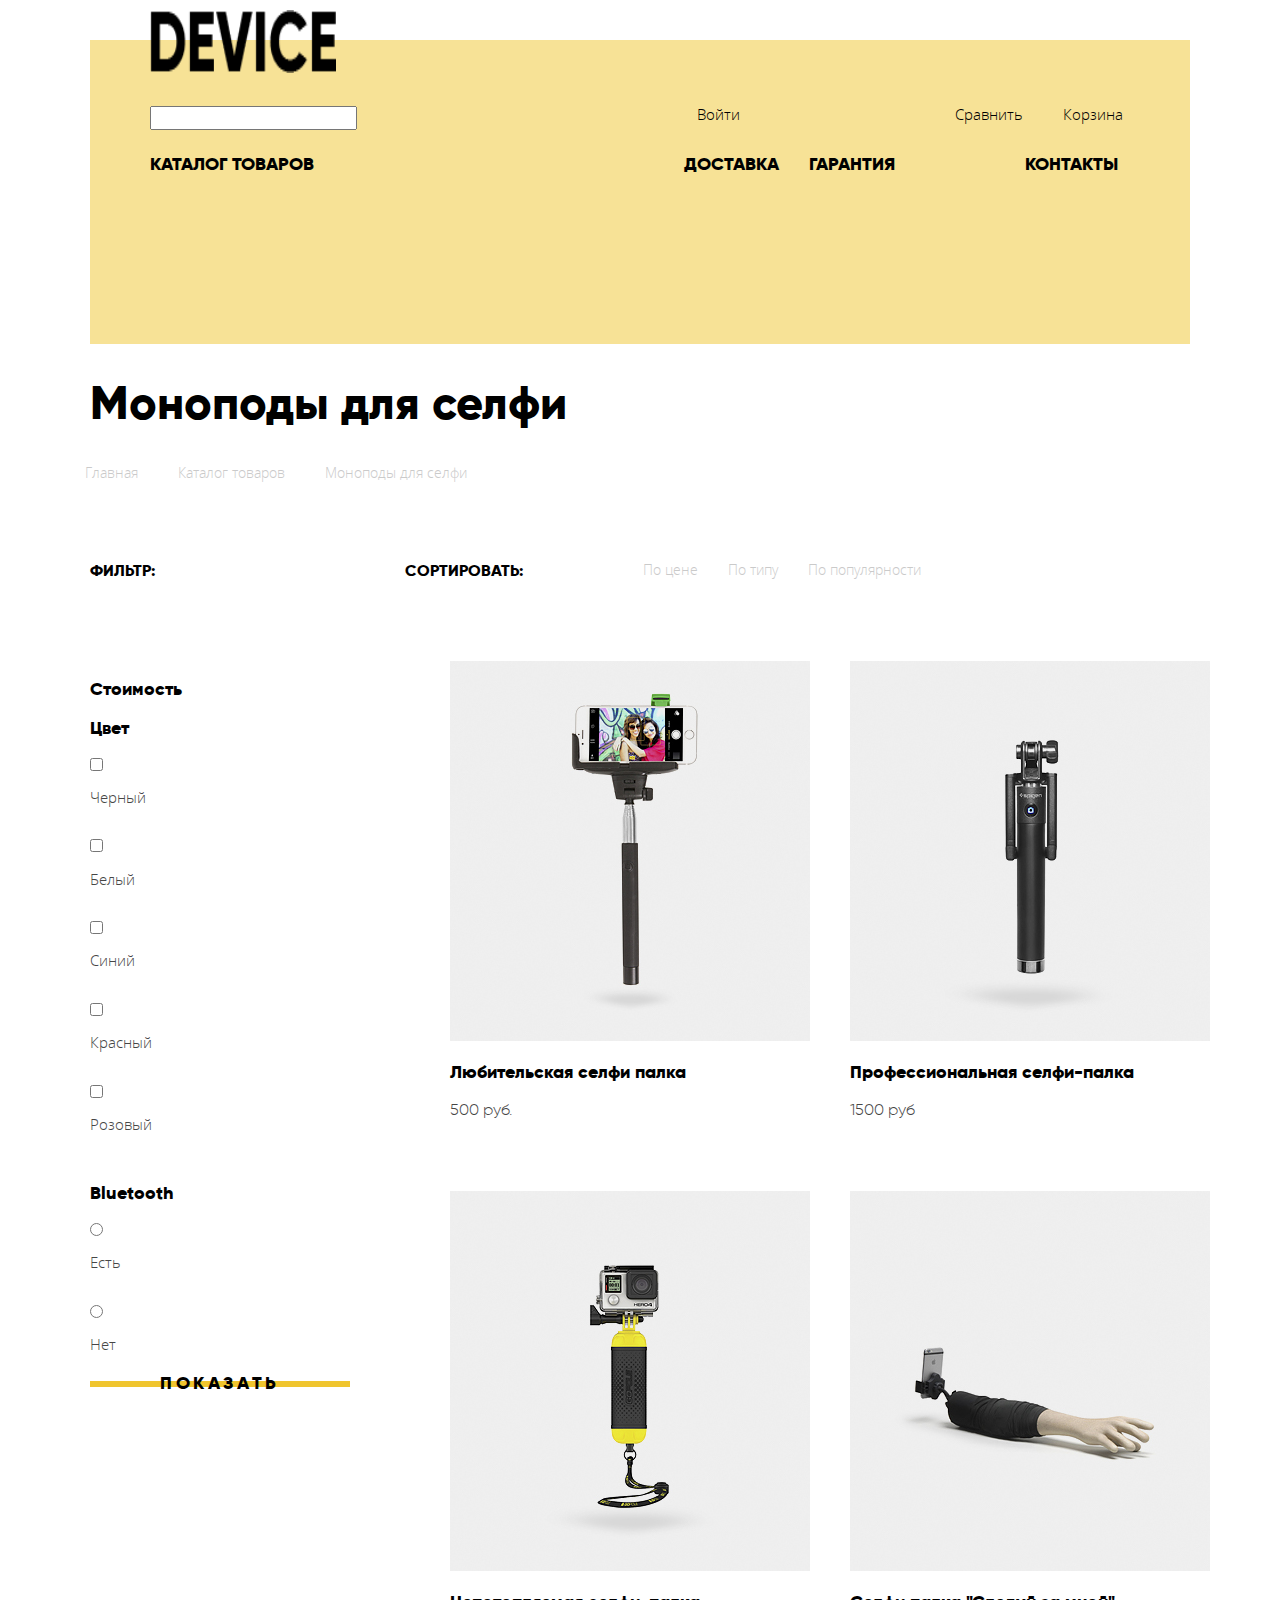
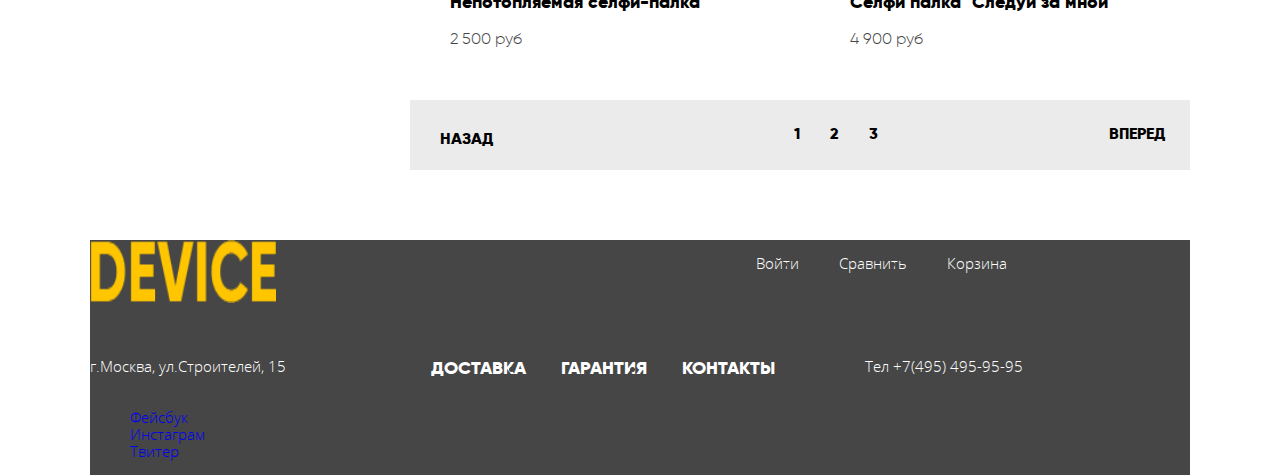
==== commit 37df660a: "Исправил ошибки с классами" ====
--- a/catalog.html
+++ b/catalog.html
@@ -7,19 +7,19 @@
         <link href="css/style.css" rel="stylesheet">
     </head>
     <body>
-        <header class="header_menu_page_2 wrapper">
-            <a>
-            <img src="img/logo.png" width="186" height="63" alt="logo">
+        <header class="header_menu wrapper">
+            <a class="header-_menu_logo">
+            <img src="img/logo_1.png" width="186" height="63" alt="logo">
             </a>
             <div class="breadcrumbs">
                 <form action="#" method="post">
+                    <input type="search">
+                </form>
                     <ul class="breadcrumbs_list">
-                        <li><input type="search"></li>
                         <li><a href="#">Войти</a></li>
                         <li><a href="#">Сравнить</a></li>
                         <li><a href="#">Корзина</a></li>
                     </ul>
-                </form>
             </div>
             <div class="navigation">
                 <ul class="navigation_list">
@@ -111,16 +111,24 @@
                 </div>
         </section>
         <footer class="footer_menu wrapper">
-            <div class="footer_logo">
-                <img src="img/logo.png" width="183" height="63" alt="logo">
-            <p>г.Москва, ул.Строителей, 15</p>
+            <div class="footer_container_1">
+                <img src="img/logo.png" width="186" height="63" alt="logo">
+                <ul class="footer_breadcrumbs">
+                <li><a href="#">Войти</a></li>
+                <li><a href="#">Сравнить</a></li>
+                <li><a href="#">Корзина</a></li>
+                </ul>
             </div>
             <div class="footer_navigation">
+                <p>г.Москва, ул.Строителей, 15</p>
                 <ul class="footer_navigation_list">
-                    <li>Доставка</li>
-                    <li>Гарантия</li>
-                    <li>Контакты</li>
+                    <li><a href="#">Доставка</a></li>
+                    <li><a href="#">Гарантия</a></li>
+                    <li><a href="#">Контакты</a></li>
                 </ul>
+            <div class="footer_number">
+                <p>Тел +7(495) 495-95-95</p>
+            </div>
             </div>
             <div class="footer_social_buttons">
                 <ul class="footer_social_list">
@@ -129,14 +137,6 @@
                     <li><a href="#">Твитер</a></li>
                 </ul>
             </div>
-            <div class="footer_breadcrumbs">
-                <a href="#">Войти</a>
-                <a href="#">Сравнить</a>
-                <a href="#">Корзина</a>
-            </div>
-            <div class="footer_number">
-                <p>Тел +7(495) 495-95-95</p>
-            </div>
             <div class="footer_logo_svg">
             </div>
         </footer>
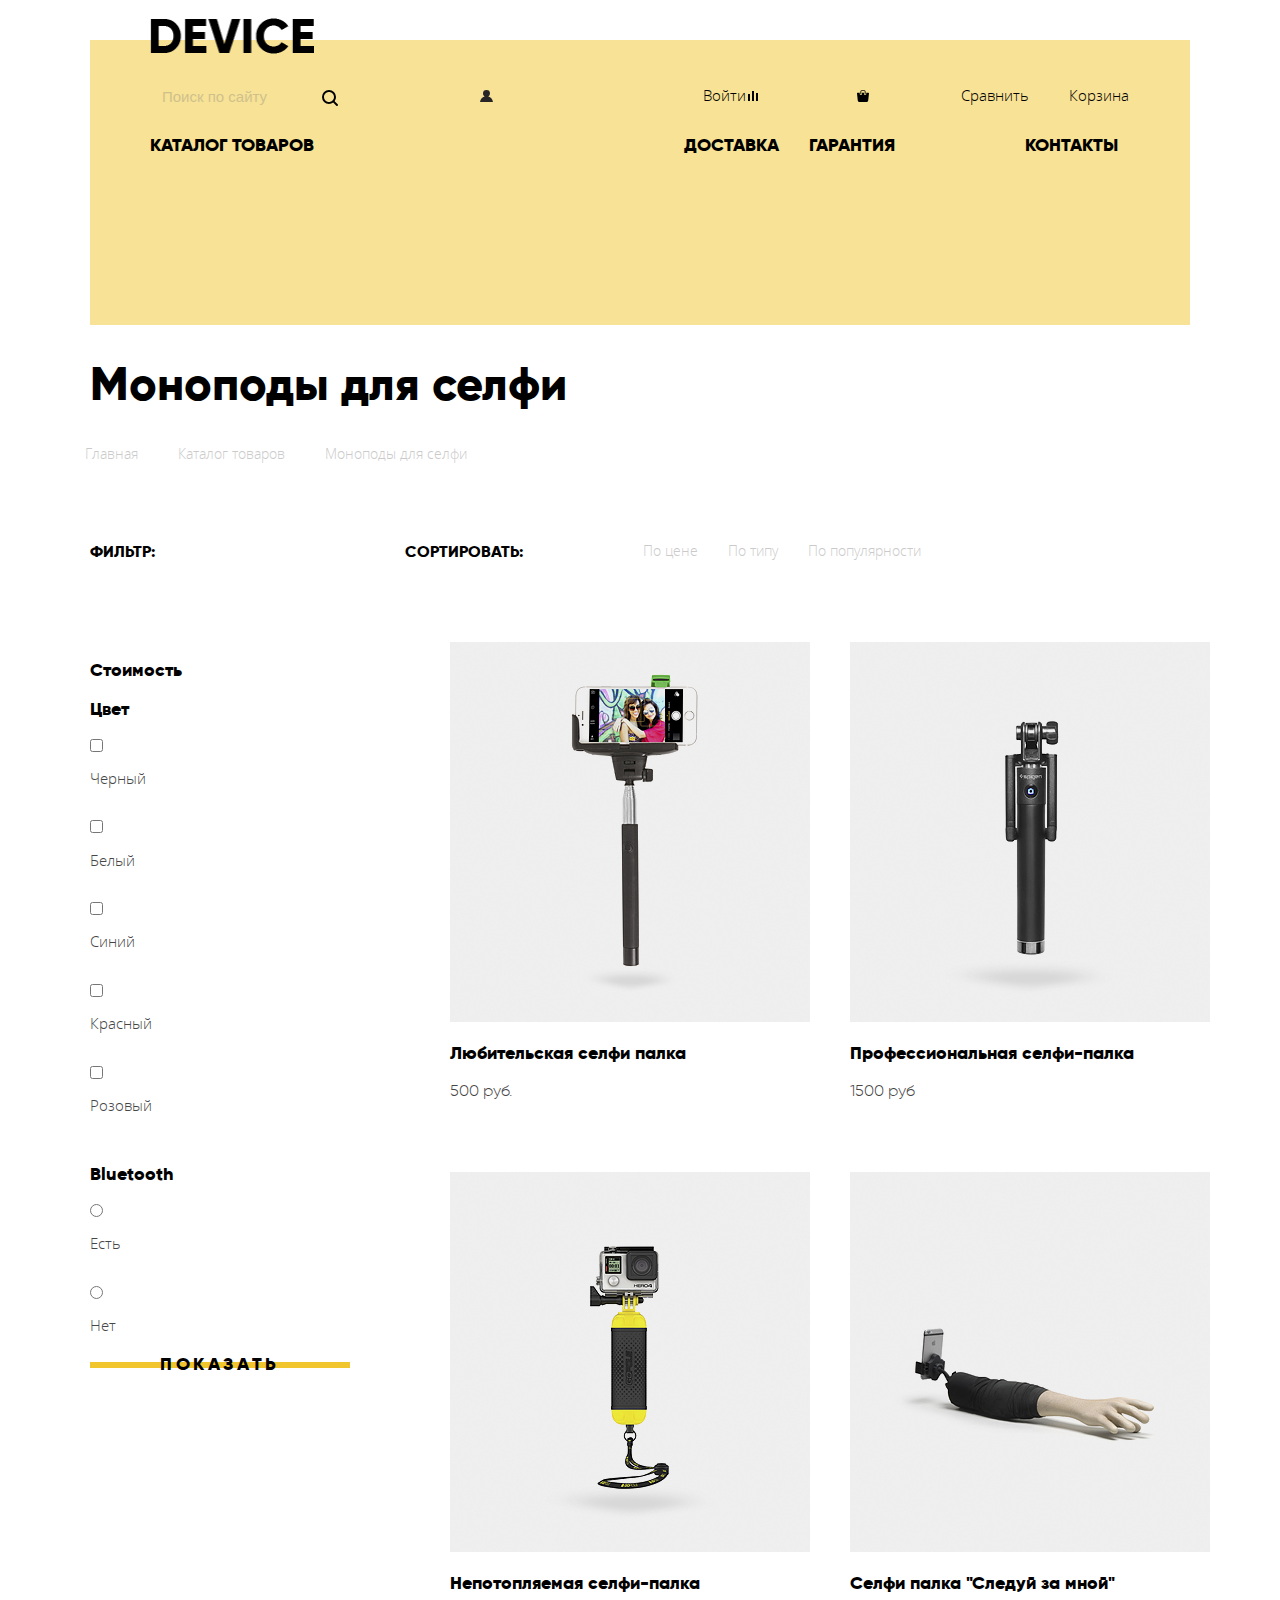
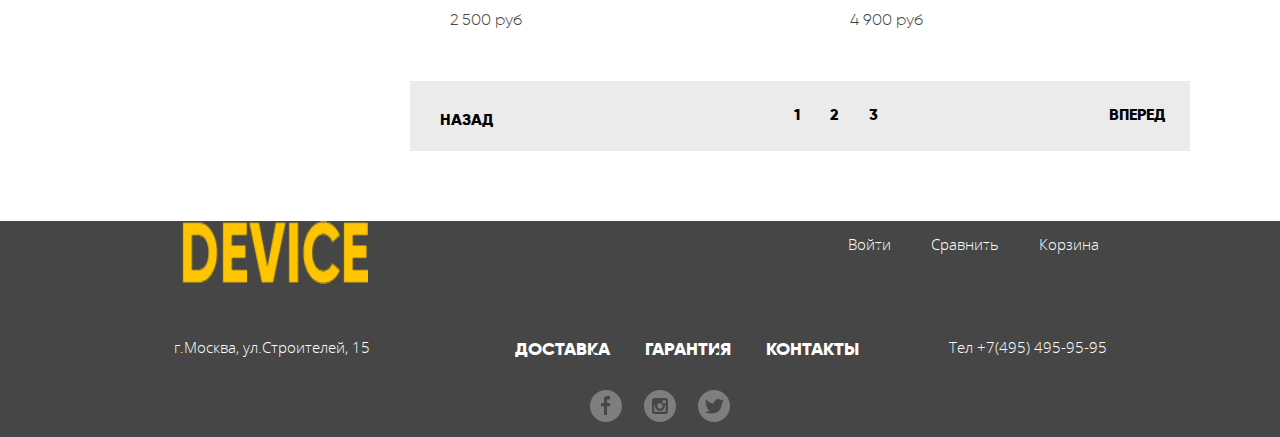
==== commit 3ced32b1: "Сделал задание "Декоративные элементы"" ====
--- a/catalog.html
+++ b/catalog.html
@@ -8,17 +8,19 @@
     </head>
     <body>
         <header class="header_menu wrapper">
-            <a class="header-_menu_logo">
-            <img src="img/logo_1.png" width="186" height="63" alt="logo">
+            <div class="header-logo">
+            <a class="header_menu_logo">
+            <img src="img/logo_1.png" width="164" height="36" alt="logo" class="logo">
             </a>
+            </div>
             <div class="breadcrumbs">
-                <form action="#" method="post">
-                    <input type="search">
+                 <form class="search-form" action="url" method="post">
+                    <input class="search-field" type="search" name="search" id="search-field" placeholder="Поиск по сайту">
                 </form>
                     <ul class="breadcrumbs_list">
-                        <li><a href="#">Войти</a></li>
-                        <li><a href="#">Сравнить</a></li>
-                        <li><a href="#">Корзина</a></li>
+                        <li class="breadcrumbs_item"><a href="#">Войти</a></li>
+                        <li class="breadcrumbs_item"><a href="#">Сравнить</a></li>
+                        <li class="breadcrumbs_item"><a href="#">Корзина</a></li>
                     </ul>
             </div>
             <div class="navigation">
@@ -79,11 +81,19 @@
                     <img src="img/item-1.jpg" width="360" height="380" alt="item-1">
                     <h3>Любительская селфи палка</h3>
                     <p>500 руб.</p>
+                    <div class="item-hover">
+                        <a class="button" href="#">В корзину</a>
+                        <a href="#">Добавить к сравнению</a>
+                    </div>
                 </article>
                 <article class="item_2">
                 <img src="img/item-2.jpg" width="360" height="380" alt="item-2">
                     <h3>Профессиональная селфи-палка</h3>
                     <p>1500 руб</p>
+                    <div class="item-hover">
+                        <a class="button" href="#">В корзину</a>
+                        <a href="#">Добавить к сравнению</a>
+                    </div>
                 </article>
                 </div>
                 <div class="flex_column_2">
@@ -91,11 +101,19 @@
                 <img src="img/item-3.jpg" width="360" height="380" alt="item-3">
                     <h3>Непотопляемая селфи-палка</h3>
                     <p>2 500 руб</p>
+                    <div class="item-hover">
+                        <a class="button" href="#">В корзину</a>
+                        <a href="#">Добавить к сравнению</a>
+                    </div>
                 </article>
                 <article class="item_4"> 
                 <img src="img/item-4.jpg" width="360" height="380" alt="item-4">
                     <h3>Селфи палка "Следуй за мной"</h3>
                     <p>4 900 руб</p>
+                    <div class="item-hover">
+                        <a class="button" href="#">В корзину</a>
+                        <a href="#">Добавить к сравнению</a>
+                    </div>
                 </article>
                 </div>
                 </section>
@@ -110,8 +128,8 @@
                 <a href="#" class="front_button">Вперед</a>
                 </div>
         </section>
-        <footer class="footer_menu wrapper">
-            <div class="footer_container_1">
+        <footer class="footer_menu">
+            <div class="footer_container_1 wrapper">
                 <img src="img/logo.png" width="186" height="63" alt="logo">
                 <ul class="footer_breadcrumbs">
                 <li><a href="#">Войти</a></li>
@@ -119,7 +137,7 @@
                 <li><a href="#">Корзина</a></li>
                 </ul>
             </div>
-            <div class="footer_navigation">
+            <div class="footer_navigation wrapper">
                 <p>г.Москва, ул.Строителей, 15</p>
                 <ul class="footer_navigation_list">
                     <li><a href="#">Доставка</a></li>
@@ -130,11 +148,11 @@
                 <p>Тел +7(495) 495-95-95</p>
             </div>
             </div>
-            <div class="footer_social_buttons">
+            <div class="footer_social_buttons wrapper">
                 <ul class="footer_social_list">
-                    <li><a href="#">Фейсбук</a></li>
-                    <li><a href="#">Инстаграм</a></li>
-                    <li><a href="#">Твитер</a></li>
+                    <li><a class="social-button social-button-fb" href="#" ></a></li>
+                    <li><a class="social-button social-button-insta" href="#"></a></li>
+                    <li><a class="social-button social-button-tw" href="#"></a></li>
                 </ul>
             </div>
             <div class="footer_logo_svg">
--- a/css/style.css
+++ b/css/style.css
@@ -49,6 +49,13 @@
     background-color: #f7e296;
 }
 
+.header-logo:hover {
+    opacity: 0.6;
+}
+
+.header-logo:active {
+    opacity: 0.3;
+}
 
 a {
     text-decoration: none;
@@ -61,6 +68,7 @@
 .breadcrumbs li {
     list-style: none;
 }
+    
 
 .navigation_list a {
     font-family: "Gilroy";
@@ -69,11 +77,24 @@
     color: #000000;
     text-transform: uppercase;
     
-}
-
-.navigation_list li {
+    
+}
+
+.navigation_list {
     list-style: none;
 }
+
+
+.navigation_list a:hover,
+.breadcrumbs_list a:hover {
+    opacity: 0.6;
+}
+
+.navigation_list a:active,
+.breadcrumbs_list a:active {
+    opacity: 0.3;
+}
+
 
 .carousel h1 {
     font-family: "Gilroy";
@@ -137,6 +158,53 @@
     padding-left: 80px;
 }
 
+.items_section_list li::before{
+    max-width: 160px;
+    height: 160px;
+    content: "";
+    display: block;
+    
+    background-color: #f7e296;
+}
+
+.item-1 {
+    position: absolute;
+    top: 840px;
+    left: 350px;
+    
+}
+
+.item-2 {
+    position: absolute;
+    top: 820px;
+    left: 550px;
+}
+
+.item-3 {
+    position: absolute;
+    top: 820px;
+    left: 740px;
+}
+
+.item-4 {
+    position: absolute;
+    top: 840px;
+    left: 900px;
+}
+
+.item-5 {
+    position: absolute;
+    top: 820px;
+    right: 510px;
+}
+
+.item-6 {
+    position: absolute;
+    top: 840px;
+    right: 295px;
+}
+
+
 .items_section_list {
     list-style: none;
 }
@@ -171,6 +239,28 @@
     list-style: none;
 }
 
+.partners_item:first-child:hover {
+    background-image: url("../img/logo-1.jpg%20.png");
+    background-repeat: no-repeat;
+}
+
+.partners_item:nth-child(2):hover {
+    background-image: url("../img/logo-3.jpg%20copy.png");
+    background-repeat: no-repeat;
+}
+
+.partners_item:nth-child(3):hover {
+    background-image: url("../img/logo-2.jpg%20copy.png");
+    background-repeat: no-repeat;
+}
+
+.partners_item:nth-child(4):hover {
+    background-image: url("../img/logo-4.jpg%20copy.png");
+    background-repeat: no-repeat;
+}
+
+
+
 .info_about-us h2 {
     font-family: "Gilroy";
     font-size: 47px;
@@ -207,6 +297,7 @@
 
 .footer_menu {
     background-color: #464646;
+    width: 100%;
 }
 
 .footer_menu p {
@@ -287,6 +378,43 @@
     font-size: 16px;
     color: #464646;
 }
+
+.item-hover {
+    display: none;
+}
+
+.item-hover a:first-child {
+    width: 200px;
+    position: absolute;
+    top: 241px;
+    left: 81px;
+    z-index: 5;
+}
+
+.item-hover a:last-child {
+    position: absolute;
+    top: 287px;
+    left: 111px;
+    z-index: 5;
+}
+
+.item-hover a:last-child {
+    font-family: "Open Sans";
+    font-weight: normal;
+    font-size: 13px;
+    line-height: 36px;
+    opacity: 0.5;
+}
+
+.item-hover a: hover {
+    opacity: 1;
+}
+
+.item-hover a:active {
+    color: rgba(0, 0, 0, 0.2);
+}
+
+
 
 
 .movebar-menu {
@@ -357,7 +485,7 @@
 
 .breadcrumbs input {
     margin-top: 30px;
-    margin-left: 60px
+    margin-left: 70px
 }
 
 .breadcrumbs_list {
@@ -373,6 +501,81 @@
 .breadcrumbs_list li:nth-child(3) {
     margin-left: 40px;
 }
+
+.search-form::before {
+    content: '';
+    width: 20px;
+    height: 20px;
+    
+    background-image: url(../img/svg-device/search.svg);
+    background-repeat: no-repeat;
+    background-position: center;
+    
+    position: absolute;
+    top: 88px;
+    left: 320px
+}
+
+.search-form input {
+    border: none;
+    background-color: transparent;
+    opacity: 0.3;
+}
+
+.search-form:hover {
+    opacity: 0.6;
+}
+
+.search-field:focus {
+    box-sizing: border-box;
+    outline: none;
+    opacity: 1;
+    border-bottom: 2px solid black;
+}
+    
+
+.breadcrumbs_item:first-child a::before  {
+    background-image: url("../img/svg-device/user.svg");
+    background-repeat: no-repeat;
+    background-position: center;
+    display: block;
+    content: '';
+    display: block;
+    width: 15px;
+    height: 15px;
+    position: absolute;
+    right: 786px;
+    top: 88px;
+}
+
+.breadcrumbs_item:nth-child(2) a::before  {
+    background-image: url("../img/svg-device/compare.svg");
+    background-repeat: no-repeat;
+    background-position: center;
+    display: block;
+    content: '';
+    display: block;
+    width: 15px;
+    height: 15px;
+    position: absolute;
+    right: 520px;
+    top: 88px;
+}
+
+.breadcrumbs_item:nth-child(3) a::before  {
+    background-image: url("../img/svg-device/cart.svg");
+    background-repeat: no-repeat;
+    background-position: center;
+    display: block;
+    content: '';
+    display: block;
+    width: 15px;
+    height: 15px;
+    position: absolute;
+    right: 410px;
+    top: 88px;
+}
+
 
 .navigation_list {
     display: flex;
@@ -458,6 +661,7 @@
 .info_section {
     display: flex;
     margin-top: 105px;
+    margin-bottom: 95px;
 }
 
 .info_contacts {
@@ -467,6 +671,7 @@
 .footer_menu {
     display: flex;
     flex-direction: column;
+    
 }
 
 .footer_container_1 {
@@ -592,4 +797,41 @@
 .front_button {
     padding-top: 25px;
     padding-right: 25px;
-}+}
+
+.footer_social_list {
+    display: flex;
+    flex-wrap: wrap;
+    justify-content: space-between;
+    list-style: none;
+}
+
+.social-button {
+    display: flex;
+    width: 32px;
+    padding: 0 11px;
+    height: 32px;
+    opacity: 0.3;
+}
+
+.social-button:hover {
+    opacity: 0.6;
+}
+
+.social-button-fb {
+    background-image: url("../img/svg-device/fb.svg");
+    background-repeat: no-repeat;
+    background-position: center;
+}
+
+.social-button-insta {
+    background-image: url("../img/svg-device/instagram.svg");
+    background-repeat: no-repeat;
+    background-position: center;
+}
+
+.social-button-tw {
+    background-image: url("../img/svg-device/twitter.svg");
+    background-repeat: no-repeat;
+    background-position: center;
+}
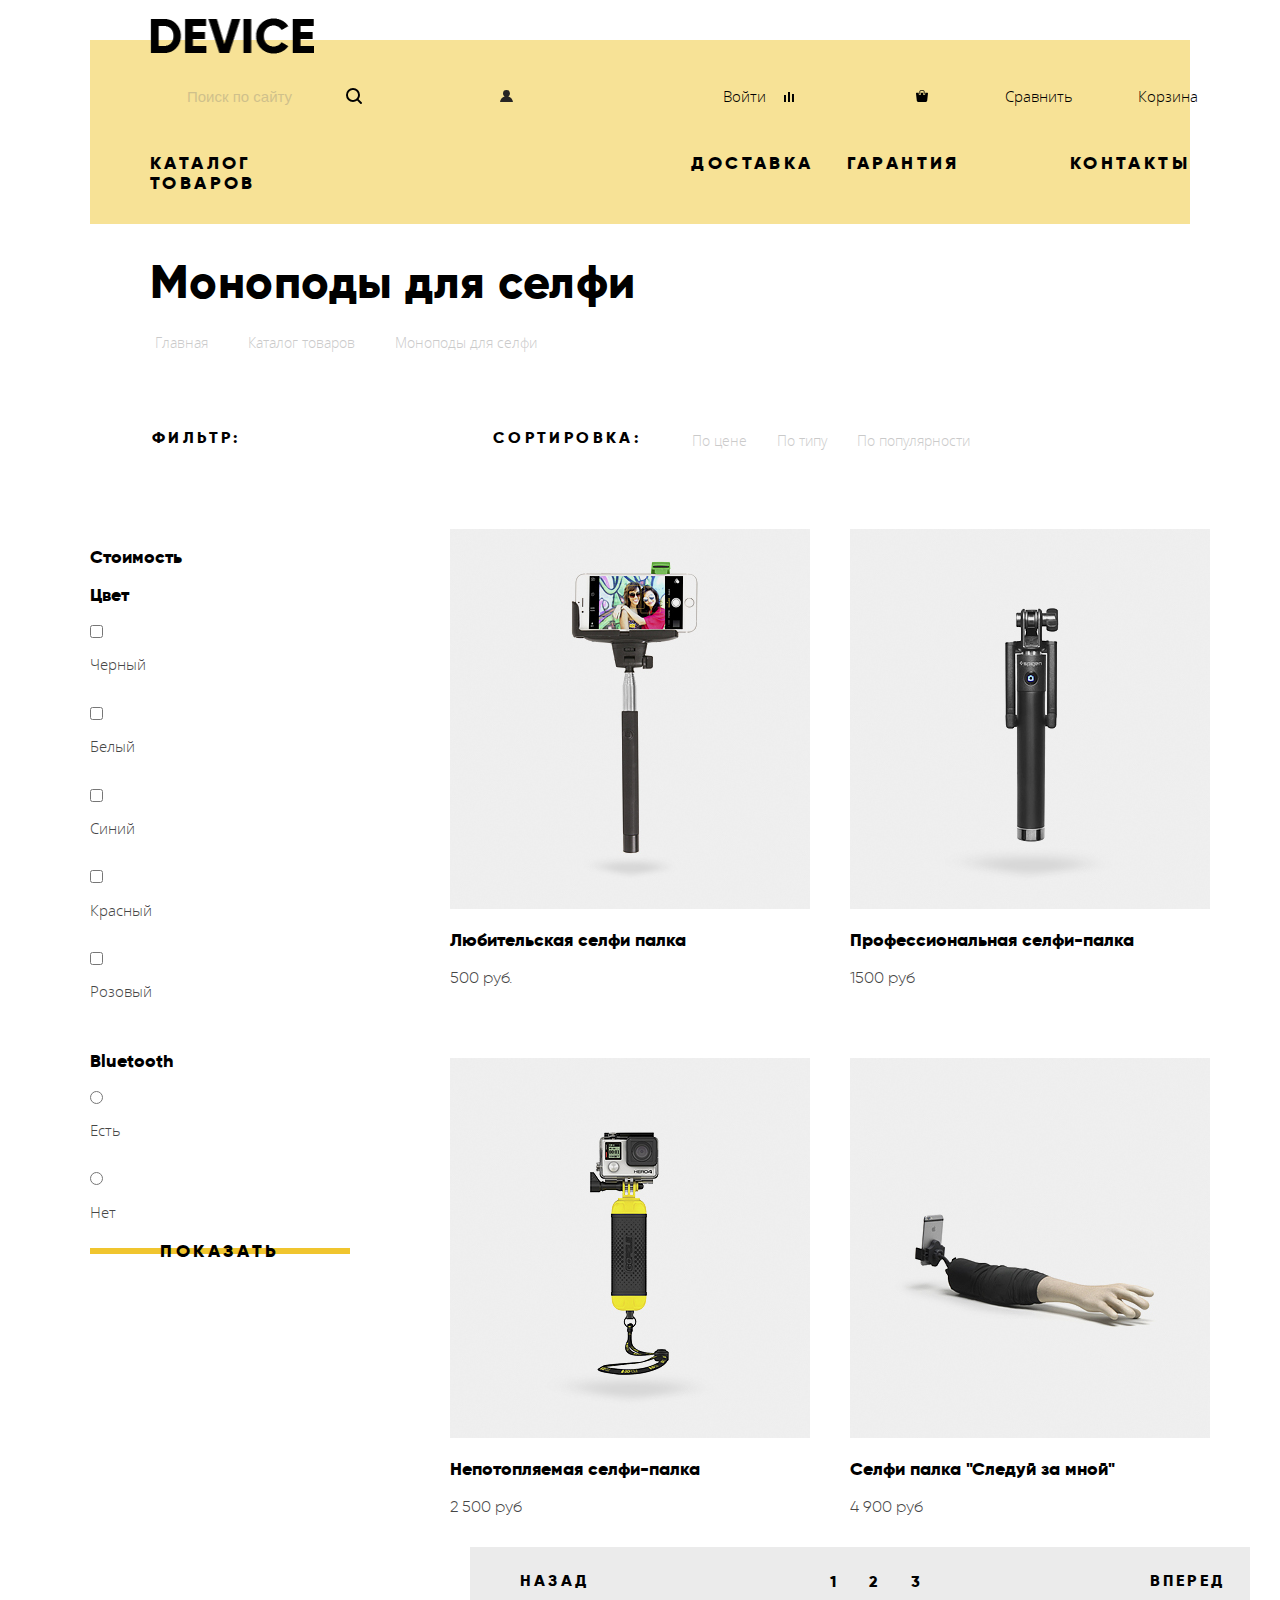
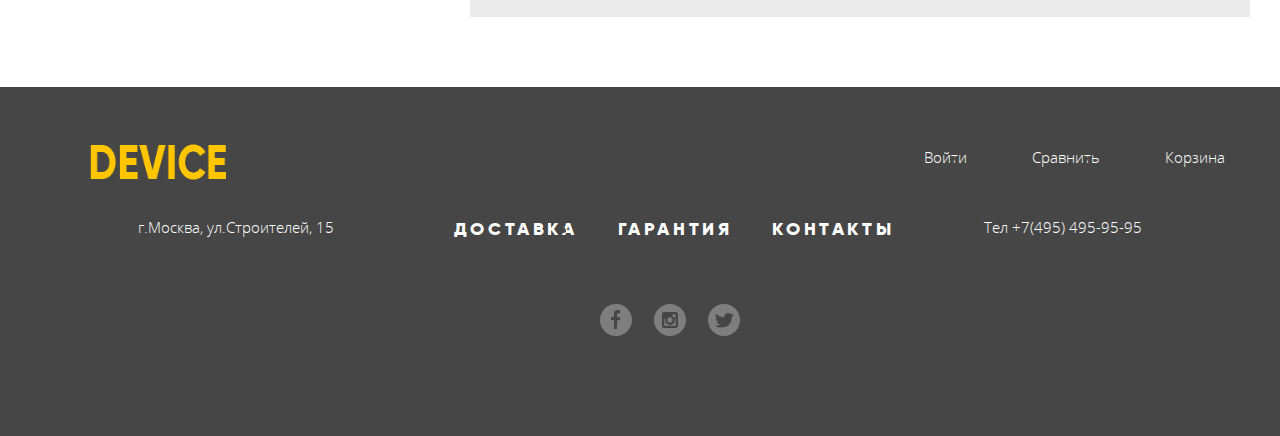
==== commit 26d2bf9a: "Сделал PixelPerfect" ====
--- a/catalog.html
+++ b/catalog.html
@@ -24,7 +24,7 @@
                     </ul>
             </div>
             <div class="navigation">
-                <ul class="navigation_list">
+                <ul class="navigation_list_page_2">
                     <li><a href="#">Каталог товаров</a></li>
                     <li><a href="#">Доставка</a></li>
                     <li><a href="#">Гарантия</a></li>
@@ -49,7 +49,9 @@
                 <h3>Фильтр:</h3>
                 </div>
                 <div class="main_section_toolbar">
-                <h3>Сортировать:</h3>
+                <div class="main_section_toolbar_titile">
+                <h3>Сортировка:</h3>
+                </div>
                 <ul class="main_section_toolbar_list">
                     <li><a href="#">По цене</a></li>
                     <li><a href="#">По типу</a></li>
@@ -130,7 +132,7 @@
         </section>
         <footer class="footer_menu">
             <div class="footer_container_1 wrapper">
-                <img src="img/logo.png" width="186" height="63" alt="logo">
+                <img src="img/logo.png" width="136" height="36" alt="logo">
                 <ul class="footer_breadcrumbs">
                 <li><a href="#">Войти</a></li>
                 <li><a href="#">Сравнить</a></li>
--- a/css/style.css
+++ b/css/style.css
@@ -45,6 +45,13 @@
     background-color: #f7e296;
 }
 
+.header_container {
+    width: 1160px;
+    margin: 0 auto;
+   
+}
+
+
 .header_menu_page_2 {
     background-color: #f7e296;
 }
@@ -76,25 +83,44 @@
     font-weight: bold;
     color: #000000;
     text-transform: uppercase;
-    
-    
+    letter-spacing: 3.4px
+}
+
+.navigation_list_page_2 a {
+    font-family: "Gilroy";
+    font-size: 18px;
+    font-weight: bold;
+    color: #000000;
+    text-transform: uppercase;
+    letter-spacing: 3.4px
 }
 
 .navigation_list {
     list-style: none;
 }
 
+.navigation_list_page_2 {
+    list-style: none;
+}
 
 .navigation_list a:hover,
 .breadcrumbs_list a:hover {
     opacity: 0.6;
 }
 
+.navigation_list_2 a:hover {
+    opacity: 0.6;
+}
+
 .navigation_list a:active,
 .breadcrumbs_list a:active {
     opacity: 0.3;
 }
 
+.navigation_list_page_2 a:active{
+    opacity: 0.3;
+}
+
 
 .carousel h1 {
     font-family: "Gilroy";
@@ -102,13 +128,17 @@
     font-weight: bold;
     font-size: 47px;
     color: #000000;
+    line-height: 57px;
+    text-transform: none;
+    letter-spacing: 0.47px;
 }
 
 .carousel p {
-    font-family: "Open Sans";
+    font-family: "Open Sans" Arial, sans-serif;
     font-size: 15px;
     color: #464646;
     line-height: 30px;
+    font-weight: normal;
 }
 
 .button {
@@ -139,6 +169,7 @@
   background-color: #f0c52e;
 }
 
+
 .table {
     width: 425px;
     height: 60px;
@@ -156,6 +187,7 @@
     font-family: "Open Sans";
     font-weight: 400;
     padding-left: 80px;
+    
 }
 
 .items_section_list li::before{
@@ -272,7 +304,10 @@
     font-size: 15px;
     line-height: 30px;
     color: #464646;
-}
+    letter-spacing: -0.6px;
+}
+
+
 
 .company_list li {
     font-family: "Gilroy";
@@ -325,6 +360,8 @@
     font-size: 47px;
     font-weight: bold;
     color: #000000;
+    letter-spacing: 0.47px;
+    margin-left: 60px
 }
 
 .main-toolbar_list li {
@@ -335,6 +372,11 @@
     color: #cacaca;
 }
 
+.main-toolbar_list  {
+    margin-top: -9px;
+    margin-left: 70px;
+}
+
 .main-toolbar_list a {
     color: #cacaca;
 }
@@ -345,10 +387,22 @@
     font-weight: bold;
     text-transform: uppercase;
     color: #000000;
+    letter-spacing: 3.4px;
+}
+
+.main_section_filter_block {
+    margin-top: -4px;
+    padding-left: 62px;
 }
 
 .main_section_toolbar_list li {
     list-style: none;
+}
+
+.main_section_toolbar_titile {
+    margin-top: -4px;
+    margin-left: 2px;
+    letter-spacing: 3.4px;
 }
 
 
@@ -485,21 +539,21 @@
 
 .breadcrumbs input {
     margin-top: 30px;
-    margin-left: 70px
+    margin-left: 95px
 }
 
 .breadcrumbs_list {
     display: flex;
-    margin-top: 30px;
-    margin-left: 300px;
+    margin-top: 31px;
+    margin-left: 295px;
 }
 
 .breadcrumbs_list li:nth-child(2) {
-    margin-left: 215px;
+    margin-left: 239px;
 }
 
 .breadcrumbs_list li:nth-child(3) {
-    margin-left: 40px;
+    margin-left: 65px;
 }
 
 .search-form::before {
@@ -512,8 +566,8 @@
     background-position: center;
     
     position: absolute;
-    top: 88px;
-    left: 320px
+    top: 86px;
+    left: 344px
 }
 
 .search-form input {
@@ -544,7 +598,7 @@
     width: 15px;
     height: 15px;
     position: absolute;
-    right: 786px;
+    right: 766px;
     top: 88px;
 }
 
@@ -558,8 +612,8 @@
     width: 15px;
     height: 15px;
     position: absolute;
-    right: 520px;
-    top: 88px;
+    right: 484px;
+    top: 89px;
 }
 
 .breadcrumbs_item:nth-child(3) a::before  {
@@ -572,7 +626,7 @@
     width: 15px;
     height: 15px;
     position: absolute;
-    right: 410px;
+    right: 351px;
     top: 88px;
 }
 
@@ -581,18 +635,38 @@
     display: flex;
     margin-left: 20px;
     margin-bottom: 170px;
+    margin-top: 32px;
+}
+
+.navigation_list_page_2 {
+    display: flex;
+    margin-left: 20px;
+    margin-bottom: 30px;
+    margin-top: 32px;
 }
 
 .navigation_list li:nth-child(2) {
-    margin-left: 370px;
+    margin-left: 435px;
+}
+
+.navigation_list_page_2 li:nth-child(2) {
+    margin-left: 435px;
 }
 
 .navigation_list li:nth-child(3) {
-    margin-left: 30px;
+    margin-left: 33px;
+}
+
+.navigation_list_page_2 li:nth-child(3) {
+    margin-left: 33px;
 }
 
 .navigation_list li:nth-child(4) {
-    margin-left: 130px;
+    margin-left: 110px;
+}
+
+.navigation_list_page_2 li:nth-child(4) {
+    margin-left: 110px;
 }
 
 .header_menu_page_2 .breadcrumbs input {
@@ -606,16 +680,28 @@
 }
 
 .section_logo {
-    margin-top: -130px;
-    margin-left: 50px;
+    margin-top: -135px;
+    margin-left: 90px;
 }
 
 .section_container {
-    margin-left: 130px;
+    margin-left: 125px;
+    margin-top: -86px;
+}
+
+.section_container p {
+    margin-top: -16px
+    
+}
+
+.section_container a {
+    margin-left: -20px;
+    margin-top: 31px;
 }
 
 .section_container table {
-    margin-left: -80px;
+    margin-left: -85px;
+    margin-top: 57px
 }
 
 .space_container {
@@ -639,11 +725,12 @@
 }
 
 .benefits_information h2{
-    margin-bottom: 20px;
+    margin-top: 62px;
+    margin-left: -290px
 }
 
 .benefits_information p {
-    margin-bottom: 150px;
+    margin-top: -10px;
 }
 
 .benefits_list a{
@@ -655,12 +742,16 @@
 }
 
 .parnters_section {
-    margin-top: 105px;
+    margin-top: 200px;
+}
+
+.parnters_section a:first-child {
+    margin-left: -40px;
 }
 
 .info_section {
     display: flex;
-    margin-top: 105px;
+    margin-top: 100px;
     margin-bottom: 95px;
 }
 
@@ -668,39 +759,96 @@
     margin-left: 140px;
 }
 
+.company_list li {
+    padding: 11px
+}
+
+.company_list li:first-child {
+    margin-left: 10px;
+    margin-top: -30px
+}
+
+.company_list li:nth-child(2) {
+    margin-left: 10px;
+}
+
+.company_list li:nth-child(3) {
+    margin-top: -1px;
+    margin-left: 10px;
+}
+
+.company_list  {
+    margin-top: 80px;
+    margin-left: -26px;
+    margin-bottom: 60px;
+}
+
+.info_contacts h2 {
+    margin-left: 20px;
+    letter-spacing: 0.47px;
+}
+
+.info_contacts p {
+    margin-left: 20px;
+}
+
 .footer_menu {
     display: flex;
     flex-direction: column;
     
 }
 
+.footer_menu img {
+    margin-top: 57px;
+}
+
+
+
 .footer_container_1 {
     display: flex;
 }
 
+
+
 .footer_breadcrumbs {
     display: flex;
-    margin-left: 400px;
+    margin-left: 618px;
+    margin-top: 62px
 }
 
 .footer_breadcrumbs li {
     padding-left: 40px;
 }
 
+.footer_breadcrumbs li:nth-child(2) {
+    padding-left: 65px
+}
+
+.footer_breadcrumbs li:nth-child(3) {
+    padding-left: 65px;
+}
+
 .footer_navigation {
     display: flex;
-    margin-top: 40px;
-}
+    margin-top: 22px;
+    margin-bottom: 35px
+}
+
 
 .footer_navigation_list {
     display: flex;
-    margin-left: 70px;
+    margin-left: 40px;
+
+}
+
+.footer_navigation_list ul {
+    margin-left: -40px
 }
 
 .footer_navigation_list li {
-    padding-left: 35px;
-}
-
+    letter-spacing: 3.6px;
+    padding-left: 40px; 
+}
 .footer_number {
     margin-left: 90px
 }
@@ -739,7 +887,7 @@
 
 .main_section_toolbar ul  {
     display: flex;
-    margin-left: 50px;
+    margin-left: -19px;
 }
 
 .main_section_toolbar li {
@@ -775,23 +923,25 @@
 .movebar-menu {
     display: flex;
     justify-content: space-between;
-    margin-top: 35px;
-    margin-left: 320px;
+    margin-top: 15px;
+    margin-left: 380px;
     margin-bottom: 70px;
+    letter-spacing: 3.2px;
 }
 
 .back_button {
-    padding-top: 30px;
-    padding-left: 30px;
+    padding-top: 25px;
+    padding-left: 50px;
 }
 
 .movebar-menu_list {
     display: flex;
-    padding-top: 10px
+    padding-top: 11px;
+    margin-left: -56px
 }
 
 .movebar-menu_list li {
-    padding-left: 30px;
+    padding-left: 30px
 }
 
 .front_button {
@@ -804,6 +954,8 @@
     flex-wrap: wrap;
     justify-content: space-between;
     list-style: none;
+    margin-left: 20px;
+    margin-bottom: 100px;
 }
 
 .social-button {
